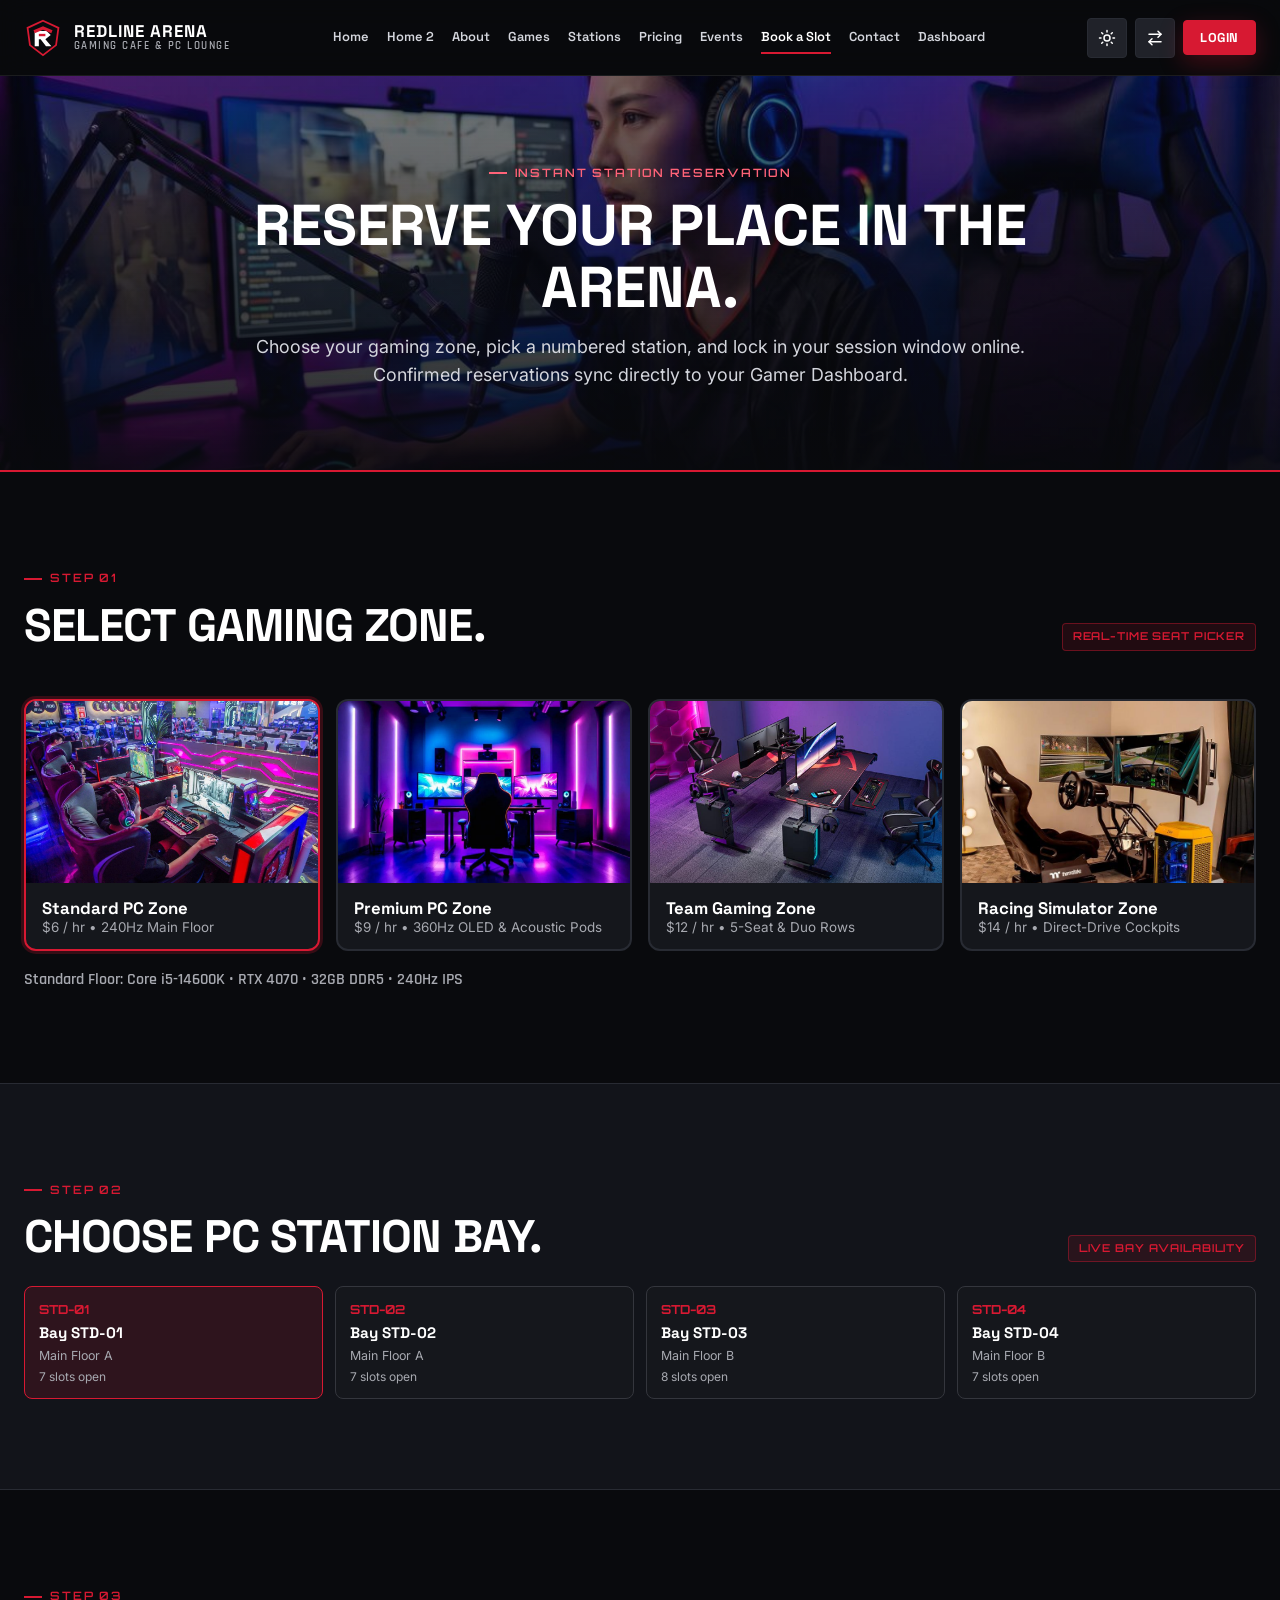
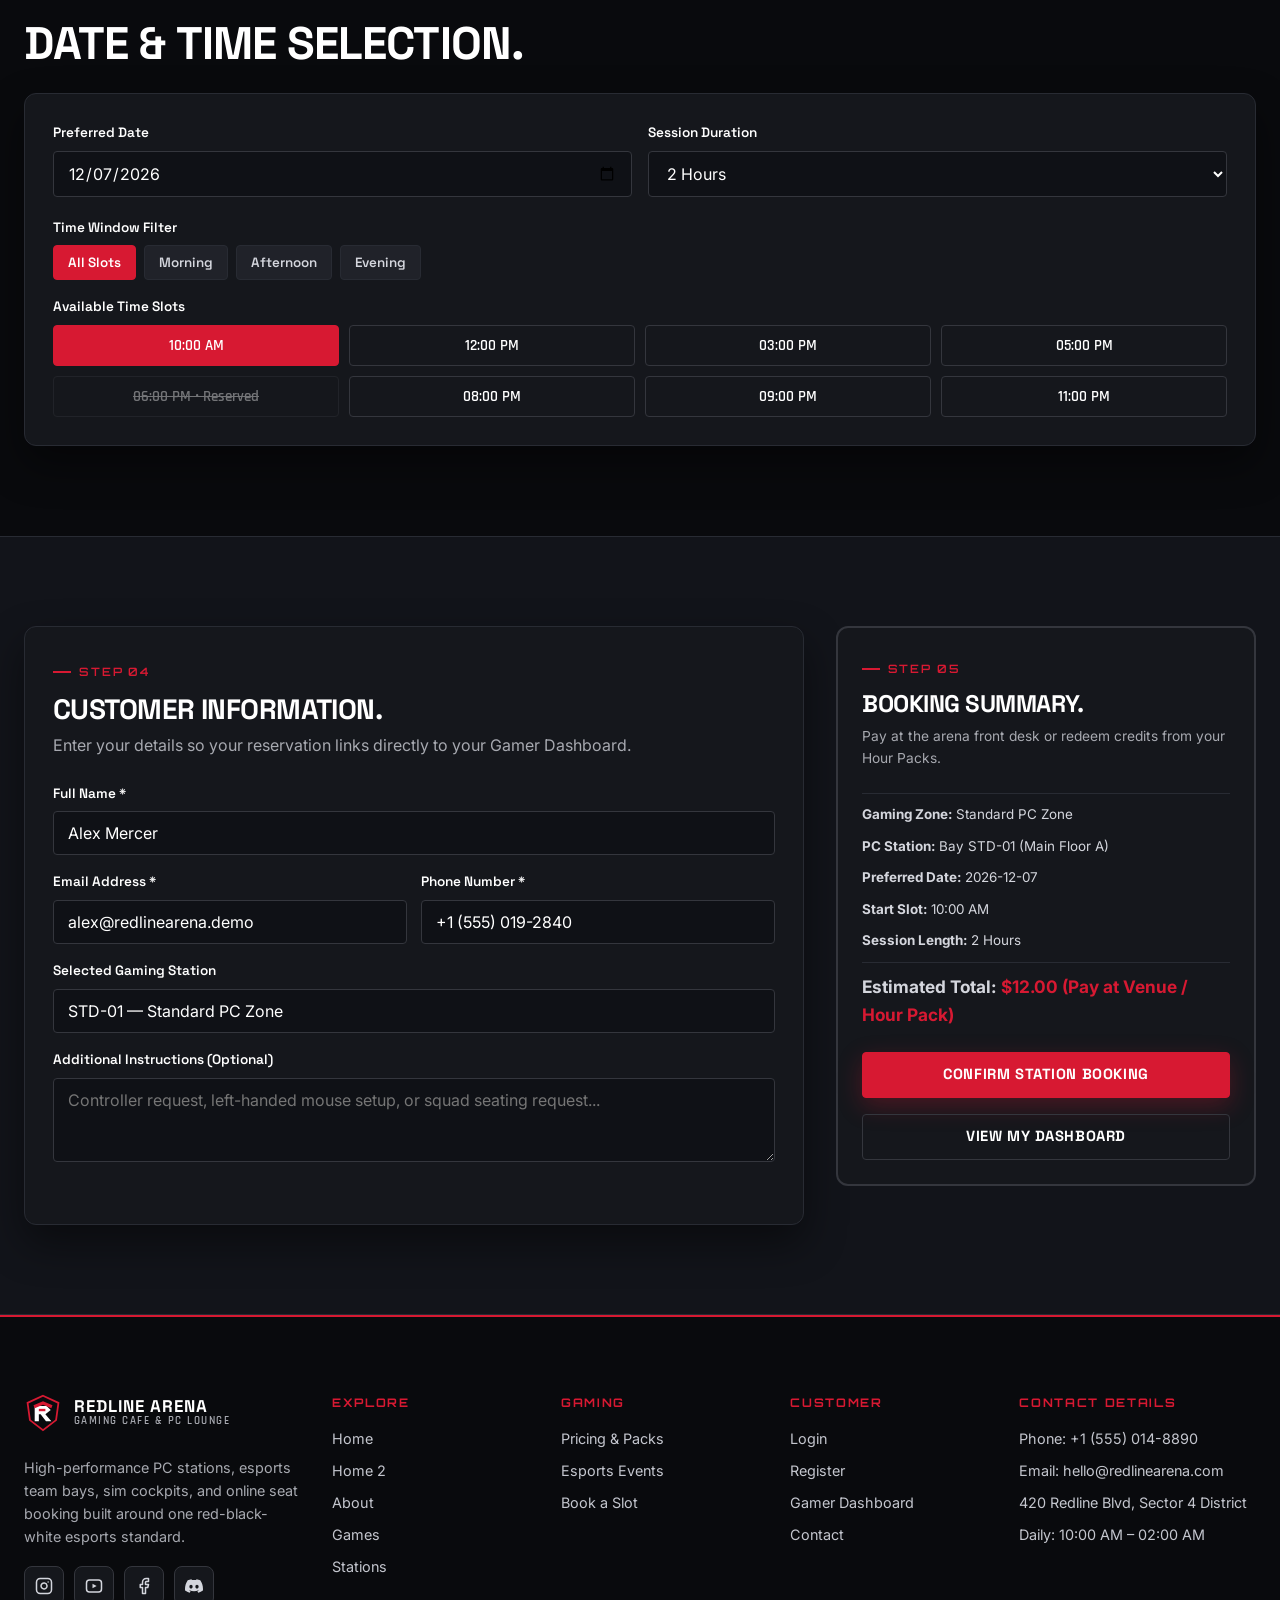
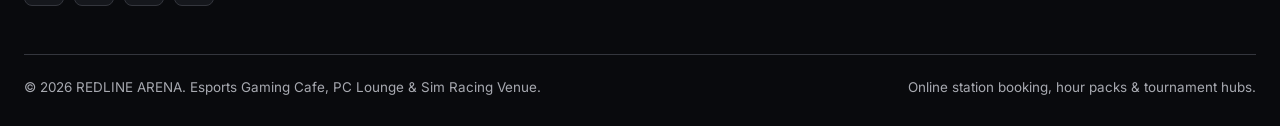
==== booking.html @ c9bf2faf "Publish REDLINE ARENA gaming cafe and PC lounge website" ====
<!DOCTYPE html>
<html lang="en" data-theme="dark">
<head>
  <meta charset="UTF-8">
  <meta name="viewport" content="width=device-width, initial-scale=1.0">
  <title>Book a Gaming Slot | REDLINE ARENA — Interactive Station Reservation</title>
  <meta name="description" content="Select a gaming zone, pick your numbered PC or sim rig, choose date and time slots, and reserve your station online.">
  <meta property="og:title" content="Book a Gaming Slot — REDLINE ARENA">
  <meta property="og:description" content="Reserve your seat in the arena using our interactive station and time-slot selector.">
  <meta property="og:type" content="website">
  <link rel="icon" type="image/svg+xml" href="assets/icons/favicon.svg">
  <link rel="preconnect" href="https://fonts.googleapis.com">
  <link rel="preconnect" href="https://fonts.gstatic.com" crossorigin>
  <link href="https://fonts.googleapis.com/css2?family=Inter:wght@400;500;600;700&family=Orbitron:wght@600;700&family=Rajdhani:wght@600;700&family=Space+Grotesk:wght@500;600;700&display=swap" rel="stylesheet">
  <script>try{document.documentElement.setAttribute('data-theme',localStorage.getItem('redline_theme')||'dark');document.documentElement.setAttribute('dir',localStorage.getItem('redline_dir')||'ltr');}catch(e){}</script>
  <link rel="stylesheet" href="assets/css/style.css">
</head>
<body>
  <a href="#main-content" class="skip-link">Skip to main content</a>

  <header class="site-header">
    <div class="container navbar-inner">
      <a href="index.html" class="brand-lockup" aria-label="REDLINE ARENA Home">
        <svg class="brand-mark" viewBox="0 0 64 64" width="38" height="38" aria-hidden="true">
          <polygon points="32,3 58,15 54,44 32,61 10,44 6,15" fill="#090A0D" stroke="#D71932" stroke-width="3"/>
          <polygon points="18,20 38,20 45,27 36,34 46,46 37,46 28,34 25,34 25,46 18,46" fill="#FFFFFF"/>
          <polygon points="32,12 48,19 46,24 32,18 18,24 16,19" fill="#D71932"/>
          <rect x="25" y="25" width="11" height="4" fill="#D71932"/>
        </svg>
        <span class="brand-text">
          <span class="brand-name">REDLINE ARENA</span>
          <span class="brand-sub">GAMING CAFE &amp; PC LOUNGE</span>
        </span>
      </a>
      <nav class="nav-links" aria-label="Main navigation">
        <a href="index.html" class="nav-link">Home</a>
        <a href="home-2.html" class="nav-link">Home 2</a>
        <a href="about.html" class="nav-link">About</a>
        <a href="games.html" class="nav-link">Games</a>
        <a href="stations.html" class="nav-link">Stations</a>
        <a href="pricing.html" class="nav-link">Pricing</a>
        <a href="events.html" class="nav-link">Events</a>
        <a href="booking.html" class="nav-link">Book a Slot</a>
        <a href="contact.html" class="nav-link">Contact</a>
        <a href="dashboard.html" class="nav-link">Dashboard</a>
      </nav>
      <div class="nav-actions">
        <button type="button" class="icon-btn" data-theme-toggle aria-label="Toggle color theme" aria-pressed="false" title="Switch Light / Dark Mode">
          <svg class="theme-icon-sun" viewBox="0 0 24 24" fill="none" stroke="currentColor" stroke-width="2" stroke-linecap="round" stroke-linejoin="round" aria-hidden="true"><circle cx="12" cy="12" r="4"/><path d="M12 2v2M12 20v2M4.93 4.93l1.41 1.41M17.66 17.66l1.41 1.41M2 12h2M20 12h2M6.34 17.66l-1.41 1.41M19.07 4.93l-1.41 1.41"/></svg>
          <svg class="theme-icon-moon" viewBox="0 0 24 24" fill="none" stroke="currentColor" stroke-width="2" stroke-linecap="round" stroke-linejoin="round" aria-hidden="true"><path d="M12 3a6 6 0 0 0 9 9 9 9 0 1 1-9-9Z"/></svg>
        </button>
        <button type="button" class="icon-btn" data-rtl-toggle aria-label="Toggle RTL direction" aria-pressed="false" title="Switch LTR / RTL Direction">
          <svg width="18" height="18" viewBox="0 0 24 24" fill="none" stroke="currentColor" stroke-width="2" stroke-linecap="round" stroke-linejoin="round" aria-hidden="true"><path d="m16 3 4 4-4 4"/><path d="M4 7h16"/><path d="m8 21-4-4 4-4"/><path d="M20 17H4"/></svg>
        </button>
        <a href="login.html" class="btn btn-primary btn-sm nav-login-cta">Login</a>
        <button type="button" class="hamburger-btn" id="drawerOpenBtn" aria-label="Open navigation menu" aria-controls="mobileDrawer" aria-expanded="false">
          <svg width="22" height="22" viewBox="0 0 24 24" fill="none" stroke="currentColor" stroke-width="2.2" stroke-linecap="round" aria-hidden="true"><path d="M3 6h18M3 12h18M3 18h18"/></svg>
        </button>
      </div>
    </div>
  </header>

  <div class="drawer-backdrop" id="drawerBackdrop"></div>
  <aside class="mobile-drawer" id="mobileDrawer" aria-hidden="true" aria-label="Mobile Navigation Drawer">
    <div class="drawer-header">
      <a href="index.html" class="brand-lockup">
        <svg class="brand-mark" viewBox="0 0 64 64" width="34" height="34" aria-hidden="true">
          <polygon points="32,3 58,15 54,44 32,61 10,44 6,15" fill="#090A0D" stroke="#D71932" stroke-width="3"/>
          <polygon points="18,20 38,20 45,27 36,34 46,46 37,46 28,34 25,34 25,46 18,46" fill="#FFFFFF"/>
          <polygon points="32,12 48,19 46,24 32,18 18,24 16,19" fill="#D71932"/>
          <rect x="25" y="25" width="11" height="4" fill="#D71932"/>
        </svg>
        <span class="brand-text">
          <span class="brand-name">REDLINE ARENA</span>
          <span class="brand-sub">GAMING LOUNGE</span>
        </span>
      </a>
      <button type="button" class="drawer-close" id="drawerCloseBtn" aria-label="Close navigation menu">&times;</button>
    </div>
    <nav class="drawer-nav" aria-label="Drawer Links">
      <a href="index.html" class="drawer-link">Home</a>
      <a href="home-2.html" class="drawer-link">Home 2</a>
      <a href="about.html" class="drawer-link">About</a>
      <a href="games.html" class="drawer-link">Games</a>
      <a href="stations.html" class="drawer-link">Stations</a>
      <a href="pricing.html" class="drawer-link">Pricing</a>
      <a href="events.html" class="drawer-link">Events</a>
      <a href="booking.html" class="drawer-link">Book a Slot</a>
      <a href="contact.html" class="drawer-link">Contact</a>
      <a href="dashboard.html" class="drawer-link">Dashboard</a>
    </nav>
    <div class="drawer-footer">
      <div class="drawer-icon-row">
        <button type="button" class="icon-btn drawer-icon-btn" data-theme-toggle aria-label="Toggle color theme" aria-pressed="false" title="Switch Light / Dark Mode">
          <svg class="theme-icon-sun" viewBox="0 0 24 24" fill="none" stroke="currentColor" stroke-width="2" stroke-linecap="round" stroke-linejoin="round" aria-hidden="true"><circle cx="12" cy="12" r="4"/><path d="M12 2v2M12 20v2M4.93 4.93l1.41 1.41M17.66 17.66l1.41 1.41M2 12h2M20 12h2M6.34 17.66l-1.41 1.41M19.07 4.93l-1.41 1.41"/></svg>
          <svg class="theme-icon-moon" viewBox="0 0 24 24" fill="none" stroke="currentColor" stroke-width="2" stroke-linecap="round" stroke-linejoin="round" aria-hidden="true"><path d="M12 3a6 6 0 0 0 9 9 9 9 0 1 1-9-9Z"/></svg>
        </button>
        <button type="button" class="icon-btn drawer-icon-btn" data-rtl-toggle aria-label="Toggle RTL direction" aria-pressed="false" title="Switch LTR / RTL Direction">
          <svg width="18" height="18" viewBox="0 0 24 24" fill="none" stroke="currentColor" stroke-width="2" stroke-linecap="round" stroke-linejoin="round" aria-hidden="true"><path d="m16 3 4 4-4 4"/><path d="M4 7h16"/><path d="m8 21-4-4 4-4"/><path d="M20 17H4"/></svg>
        </button>
      </div>
      <a href="login.html" class="btn btn-primary btn-sm drawer-login-cta">Login</a>
    </div>
  </aside>

  <main id="main-content">
    <!-- SECTION 01: BOOKING HERO -->
    <section class="page-hero">
      <img src="images/image-73.png" alt="Competitive female gamer playing Counter-Strike on dual-monitor RGB station with headset and mic" class="page-hero-bg" width="1200" height="670">
      <div class="page-hero-scrim" aria-hidden="true"></div>
      <div class="container">
        <div class="page-hero-inner reveal">
          <span class="eyebrow">Instant Station Reservation</span>
          <h1 class="page-hero-title">RESERVE YOUR PLACE IN THE ARENA.</h1>
          <p class="page-hero-lead">Choose your gaming zone, pick a numbered station, and lock in your session window online. Confirmed reservations sync directly to your Gamer Dashboard.</p>
        </div>
      </div>
    </section>

    <form id="arenaBookingForm" novalidate>
      <!-- SECTION 02: GAMING ZONE SELECTION -->
      <section class="section">
        <div class="container">
          <div class="section-header">
            <div>
              <span class="eyebrow">Step 01</span>
              <h2 class="section-title">SELECT GAMING ZONE.</h2>
            </div>
            <span class="demo-badge">Real-Time Seat Picker</span>
          </div>

          <div class="zone-selector-grid" role="radiogroup" aria-label="Select Gaming Zone">
            <button type="button" class="zone-option active" data-book-zone="standard">
              <img src="images/image-19.png" alt="Standard PC rows filled with headset-equipped players in red-lit booths" loading="lazy" width="1067" height="711">
              <div class="zone-option-body">
                <strong style="font-family:var(--font-display);font-size:1.05rem;">Standard PC Zone</strong>
                <div class="text-muted" style="font-size:0.84rem;">$6 / hr &bull; 240Hz Main Floor</div>
              </div>
            </button>

            <button type="button" class="zone-option" data-book-zone="premium">
              <img src="images/image-81.png" alt="Private VIP acoustic triple-monitor booth illuminated in magenta and cyan" loading="lazy" width="950" height="650">
              <div class="zone-option-body">
                <strong style="font-family:var(--font-display);font-size:1.05rem;">Premium PC Zone</strong>
                <div class="text-muted" style="font-size:0.84rem;">$9 / hr &bull; 360Hz OLED &amp; Acoustic Pods</div>
              </div>
            </button>

            <button type="button" class="zone-option" data-book-zone="team">
              <img src="images/image-91.png" alt="Back-to-back ergonomic duo and team desk stations with red mats" loading="lazy" width="948" height="579">
              <div class="zone-option-body">
                <strong style="font-family:var(--font-display);font-size:1.05rem;">Team Gaming Zone</strong>
                <div class="text-muted" style="font-size:0.84rem;">$12 / hr &bull; 5-Seat &amp; Duo Rows</div>
              </div>
            </button>

            <button type="button" class="zone-option" data-book-zone="racing">
              <img src="images/image-107.png" alt="Thermaltake triple-monitor GT sim racing cockpit with custom liquid-cooled tower" loading="lazy" width="720" height="720">
              <div class="zone-option-body">
                <strong style="font-family:var(--font-display);font-size:1.05rem;">Racing Simulator Zone</strong>
                <div class="text-muted" style="font-size:0.84rem;">$14 / hr &bull; Direct-Drive Cockpits</div>
              </div>
            </button>
          </div>
          <p id="zoneSpecNote" class="mt-2 text-muted" style="font-family:var(--font-tech);font-weight:600;"></p>
        </div>
      </section>

      <!-- SECTION 03: PC STATION SELECTION -->
      <section class="section section-alt">
        <div class="container">
          <div class="section-header" style="margin-bottom:24px;">
            <div>
              <span class="eyebrow">Step 02</span>
              <h2 class="section-title">CHOOSE PC STATION BAY.</h2>
            </div>
            <span class="demo-badge">Live Bay Availability</span>
          </div>

          <div class="station-floor-grid" id="stationFloorGrid" aria-live="polite"></div>
        </div>
      </section>

      <!-- SECTION 04: DATE AND TIME SELECTION -->
      <section class="section">
        <div class="container">
          <div class="section-header" style="margin-bottom:24px;">
            <div>
              <span class="eyebrow">Step 03</span>
              <h2 class="section-title">DATE &amp; TIME SELECTION.</h2>
            </div>
          </div>

          <div class="hotspot-panel">
            <div style="display:grid;grid-template-columns:repeat(auto-fit,minmax(220px,1fr));gap:16px;margin-bottom:20px;">
              <div class="form-group" style="margin-bottom:0;">
                <label class="form-label" for="bookDate">Preferred Date</label>
                <input type="date" id="bookDate" class="form-control" required>
              </div>
              <div class="form-group" style="margin-bottom:0;">
                <label class="form-label" for="bookDuration">Session Duration</label>
                <select id="bookDuration" class="form-control">
                  <option value="1">1 Hour</option>
                  <option value="2" selected>2 Hours</option>
                  <option value="3">3 Hours</option>
                  <option value="5">5 Hours</option>
                </select>
              </div>
            </div>

            <div class="form-group">
              <span class="form-label">Time Window Filter</span>
              <div class="filter-chips">
                <button type="button" class="tab-chip active" data-period-filter="all">All Slots</button>
                <button type="button" class="tab-chip" data-period-filter="morning">Morning</button>
                <button type="button" class="tab-chip" data-period-filter="afternoon">Afternoon</button>
                <button type="button" class="tab-chip" data-period-filter="evening">Evening</button>
              </div>
            </div>

            <div class="form-group" style="margin-bottom:0;">
              <span class="form-label">Available Time Slots</span>
              <div class="slot-grid" id="timeSlotGrid"></div>
            </div>
          </div>
        </div>
      </section>

      <!-- SECTION 05 & 06: CUSTOMER INFORMATION + BOOKING SUMMARY & CONFIRMATION -->
      <section class="section section-alt">
        <div class="container">
          <div class="booking-split">
            <!-- SECTION 05: CUSTOMER INFORMATION -->
            <div class="hotspot-panel">
              <span class="eyebrow">Step 04</span>
              <h2 class="section-title" style="font-size:1.75rem;">CUSTOMER INFORMATION.</h2>
              <p class="text-muted mt-1 mb-3">Enter your details so your reservation links directly to your Gamer Dashboard.</p>

              <div class="form-group">
                <label class="form-label" for="bookName">Full Name *</label>
                <input type="text" id="bookName" class="form-control" placeholder="e.g. Alex Mercer" required>
              </div>
              <div style="display:grid;grid-template-columns:repeat(auto-fit,minmax(210px,1fr));gap:14px;">
                <div class="form-group">
                  <label class="form-label" for="bookEmail">Email Address *</label>
                  <input type="email" id="bookEmail" class="form-control" placeholder="alex@redlinearena.demo" required>
                </div>
                <div class="form-group">
                  <label class="form-label" for="bookPhone">Phone Number *</label>
                  <input type="tel" id="bookPhone" class="form-control" placeholder="+1 (555) 019-2840" required>
                </div>
              </div>
              <div class="form-group">
                <label class="form-label" for="bookStationInput">Selected Gaming Station</label>
                <input type="text" id="bookStationInput" class="form-control" readonly>
              </div>
              <div class="form-group">
                <label class="form-label" for="bookNotes">Additional Instructions (Optional)</label>
                <textarea id="bookNotes" rows="3" class="form-control" placeholder="Controller request, left-handed mouse setup, or squad seating request..."></textarea>
              </div>
              <div id="bookingFormError" class="form-error" role="alert"></div>
              <div id="bookingSuccessBanner" style="display:none;padding:14px;border-radius:8px;background:rgba(215,25,50,0.14);border:1px solid var(--red);margin-top:12px;"></div>
            </div>

            <!-- SECTION 06: BOOKING SUMMARY AND CONFIRMATION -->
            <aside class="summary-box" aria-label="Booking Summary">
              <span class="eyebrow">Step 05</span>
              <h2 class="section-title" style="font-size:1.5rem;">BOOKING SUMMARY.</h2>
              <p class="text-muted mt-1" style="font-size:0.86rem;">Pay at the arena front desk or redeem credits from your Hour Packs.</p>

              <div class="card-meta-list mt-3" style="gap:10px;">
                <div><strong>Gaming Zone:</strong> <span id="sumZone"></span></div>
                <div><strong>PC Station:</strong> <span id="sumStation"></span></div>
                <div><strong>Preferred Date:</strong> <span id="sumDate"></span></div>
                <div><strong>Start Slot:</strong> <span id="sumTime"></span></div>
                <div><strong>Session Length:</strong> <span id="sumDuration"></span></div>
                <div style="padding-top:10px;border-top:1px solid var(--border-subtle);font-size:1.08rem;">
                  <strong>Estimated Total:</strong> <span id="sumPrice" style="color:var(--red);font-weight:700;"></span>
                </div>
              </div>

              <button type="submit" class="btn btn-primary btn-block mt-3">CONFIRM STATION BOOKING</button>
              <a href="dashboard.html" class="btn btn-secondary btn-block mt-2">VIEW MY DASHBOARD</a>
            </aside>
          </div>
        </div>
      </section>
    </form>
  </main>

  <footer class="site-footer">
    <div class="container">
      <div class="footer-grid">
        <div>
          <a href="index.html" class="brand-lockup">
            <svg class="brand-mark" viewBox="0 0 64 64" width="38" height="38" aria-hidden="true">
              <polygon points="32,3 58,15 54,44 32,61 10,44 6,15" fill="#090A0D" stroke="#D71932" stroke-width="3"/>
              <polygon points="18,20 38,20 45,27 36,34 46,46 37,46 28,34 25,34 25,46 18,46" fill="#FFFFFF"/>
              <polygon points="32,12 48,19 46,24 32,18 18,24 16,19" fill="#D71932"/>
              <rect x="25" y="25" width="11" height="4" fill="#D71932"/>
            </svg>
            <span class="brand-text">
              <span class="brand-name">REDLINE ARENA</span>
              <span class="brand-sub">GAMING CAFE &amp; PC LOUNGE</span>
            </span>
          </a>
          <p class="mt-2 footer-desc">High-performance PC stations, esports team bays, sim cockpits, and online seat booking built around one red-black-white esports standard.</p>
          <div class="footer-social">
            <a href="#social-instagram" class="social-pill social-icon-btn" aria-label="Instagram" title="Instagram">
              <svg viewBox="0 0 24 24" width="18" height="18" fill="none" stroke="currentColor" stroke-width="2" stroke-linecap="round" stroke-linejoin="round" aria-hidden="true"><rect x="2" y="2" width="20" height="20" rx="5" ry="5"/><path d="M16 11.37A4 4 0 1 1 12.63 8 4 4 0 0 1 16 11.37z"/><line x1="17.5" y1="6.5" x2="17.51" y2="6.5"/></svg>
            </a>
            <a href="#social-youtube" class="social-pill social-icon-btn" aria-label="YouTube" title="YouTube">
              <svg viewBox="0 0 24 24" width="18" height="18" fill="none" stroke="currentColor" stroke-width="2" stroke-linecap="round" stroke-linejoin="round" aria-hidden="true"><rect x="2" y="4" width="20" height="16" rx="4"/><polygon points="10,9 15.5,12 10,15" fill="currentColor" stroke="none"/></svg>
            </a>
            <a href="#social-facebook" class="social-pill social-icon-btn" aria-label="Facebook" title="Facebook">
              <svg viewBox="0 0 24 24" width="18" height="18" fill="none" stroke="currentColor" stroke-width="2" stroke-linecap="round" stroke-linejoin="round" aria-hidden="true"><path d="M18 2h-3a5 5 0 0 0-5 5v3H7v4h3v8h4v-8h3l1-4h-4V7a1 1 0 0 1 1-1h3z"/></svg>
            </a>
            <a href="#social-discord" class="social-pill social-icon-btn" aria-label="Discord" title="Discord">
              <svg viewBox="0 0 24 24" width="18" height="18" fill="currentColor" aria-hidden="true"><path d="M20.317 4.37a19.79 19.79 0 0 0-4.885-1.515.074.074 0 0 0-.079.037c-.21.375-.444.864-.608 1.25a18.27 18.27 0 0 0-5.487 0 12.64 12.64 0 0 0-.617-1.25.077.077 0 0 0-.079-.037A19.736 19.736 0 0 0 3.677 4.37a.07.07 0 0 0-.032.027C.533 9.046-.32 13.58.099 18.057a.082.082 0 0 0 .031.057 19.9 19.9 0 0 0 5.993 3.03.078.078 0 0 0 .084-.028c.462-.63.874-1.295 1.226-1.994.021-.041.001-.09-.041-.106a13.107 13.107 0 0 1-1.872-.892.077.077 0 0 1-.008-.128 10.2 10.2 0 0 0 .372-.292.074.074 0 0 1 .077-.01c3.928 1.793 8.18 1.793 12.062 0a.074.074 0 0 1 .078.01c.12.098.246.198.373.292a.077.077 0 0 1-.006.127 12.299 12.299 0 0 1-1.873.892.077.077 0 0 0-.041.107c.36.698.772 1.362 1.225 1.993a.076.076 0 0 0 .084.028 19.839 19.839 0 0 0 6.002-3.03.077.077 0 0 0 .032-.054c.5-5.177-.838-9.674-3.549-13.66a.061.061 0 0 0-.031-.028zM8.02 15.33c-1.183 0-2.157-1.085-2.157-2.419 0-1.333.956-2.419 2.157-2.419 1.21 0 2.176 1.096 2.157 2.42 0 1.333-.956 2.418-2.157 2.418zm7.975 0c-1.183 0-2.157-1.085-2.157-2.419 0-1.333.955-2.419 2.157-2.419 1.21 0 2.176 1.096 2.157 2.42 0 1.333-.946 2.418-2.157 2.418z"/></svg>
            </a>
          </div>
        </div>
        <div>
          <h3 class="footer-heading">Explore</h3>
          <ul class="footer-links">
            <li><a href="index.html">Home</a></li>
            <li><a href="home-2.html">Home 2</a></li>
            <li><a href="about.html">About</a></li>
            <li><a href="games.html">Games</a></li>
            <li><a href="stations.html">Stations</a></li>
          </ul>
        </div>
        <div>
          <h3 class="footer-heading">Gaming</h3>
          <ul class="footer-links">
            <li><a href="pricing.html">Pricing &amp; Packs</a></li>
            <li><a href="events.html">Esports Events</a></li>
            <li><a href="booking.html">Book a Slot</a></li>
          </ul>
        </div>
        <div>
          <h3 class="footer-heading">Customer</h3>
          <ul class="footer-links">
            <li><a href="login.html">Login</a></li>
            <li><a href="register.html">Register</a></li>
            <li><a href="dashboard.html">Gamer Dashboard</a></li>
            <li><a href="contact.html">Contact</a></li>
          </ul>
        </div>
        <div>
          <h3 class="footer-heading">Contact Details</h3>
          <ul class="footer-links">
            <li>Phone: +1 (555) 014-8890</li>
            <li>Email: hello@redlinearena.com</li>
            <li>420 Redline Blvd, Sector 4 District</li>
            <li>Daily: 10:00 AM – 02:00 AM</li>
          </ul>
        </div>
      </div>
      <div class="footer-bottom">
        <span>&copy; 2026 REDLINE ARENA. Esports Gaming Cafe, PC Lounge &amp; Sim Racing Venue.</span>
        <span>Online station booking, hour packs &amp; tournament hubs.</span>
      </div>
    </div>
  </footer>

  <script src="assets/js/main.js"></script>
</body>
</html>
---- assets/css/style.css ----
/* ==========================================================================
   REDLINE ARENA — GLOBAL DESIGN SYSTEM & MULTI-PAGE STYLESHEET
   Brand Palette: Deep Esports Red (#D71932) | Pure Black (#090A0D) | White (#FFFFFF)
   Zero External CSS Frameworks • Full Light & Dark Modes • 320px–1920px Responsive
   ========================================================================== */

:root {
  /* Core Brand Tokens */
  --red: #D71932;
  --red-hover: #B81329;
  --red-muted: #8E1426;
  --red-soft: rgba(215, 25, 50, 0.14);
  --black: #090A0D;
  --charcoal: #15171C;
  --surface-deep: #202229;
  --white: #FFFFFF;
  --light-surface: #F4F4F5;
  --grey-soft: #A7A9B0;
  --border-grey: #34363D;

  /* Spacing Scale (8px system) */
  --sp-1: 8px;
  --sp-2: 16px;
  --sp-3: 24px;
  --sp-4: 32px;
  --sp-6: 48px;
  --sp-8: 64px;
  --sp-10: 80px;
  --sp-12: 96px;
  --sp-15: 120px;

  /* Radii & Shadows */
  --radius-xs: 4px;
  --radius-sm: 8px;
  --radius-md: 12px;
  --radius-lg: 18px;
  --radius-pill: 999px;

  /* Typography */
  --font-display: 'Space Grotesk', system-ui, -apple-system, sans-serif;
  --font-tech: 'Rajdhani', 'Space Grotesk', sans-serif;
  --font-hud: 'Orbitron', 'Rajdhani', sans-serif;
  --font-body: 'Inter', system-ui, -apple-system, sans-serif;

  /* Motion */
  --ease-out: cubic-bezier(0.22, 1, 0.36, 1);
  --t-fast: 180ms;
  --t-med: 320ms;
  --t-slow: 560ms;

  /* Layout */
  --nav-height: 76px;
  --container-max: 1320px;
}

/* Dark Mode Theme (Default Esports Atmosphere) */
:root,
[data-theme="dark"] {
  --bg-page: #090A0D;
  --bg-alt: #12141A;
  --bg-surface: #15171C;
  --bg-elevated: #202229;
  --bg-card: #15171C;
  --bg-input: #0F1116;
  --text-primary: #FFFFFF;
  --text-secondary: #D4D6DD;
  --text-muted: #A7A9B0;
  --border-subtle: #282B33;
  --border-strong: #34363D;
  --nav-bg: rgba(9, 10, 13, 0.92);
  --nav-border: rgba(255, 255, 255, 0.08);
  --table-stripe: rgba(255, 255, 255, 0.03);
  --shadow-card: 0 18px 42px rgba(0, 0, 0, 0.45);
  --shadow-elevated: 0 24px 60px rgba(0, 0, 0, 0.6);
  --overlay-glass: rgba(21, 23, 28, 0.78);
}

/* Light Mode Theme (Clean Crisp High-Contrast Surface) */
[data-theme="light"] {
  --bg-page: #FFFFFF;
  --bg-alt: #F4F4F5;
  --bg-surface: #FFFFFF;
  --bg-elevated: #F4F4F5;
  --bg-card: #FFFFFF;
  --bg-input: #FFFFFF;
  --text-primary: #090A0D;
  --text-secondary: #2A2D36;
  --text-muted: #5B5E6B;
  --border-subtle: #E2E4EA;
  --border-strong: #C9CCD6;
  --nav-bg: rgba(255, 255, 255, 0.94);
  --nav-border: rgba(9, 10, 13, 0.09);
  --table-stripe: #F9F9FB;
  --shadow-card: 0 12px 30px rgba(9, 10, 13, 0.06);
  --shadow-elevated: 0 20px 50px rgba(9, 10, 13, 0.11);
  --overlay-glass: rgba(255, 255, 255, 0.88);
}

/* ==========================================================================
   BASE & RESET
   ========================================================================== */
*,
*::before,
*::after {
  box-sizing: border-box;
}

html {
  scroll-behavior: smooth;
  font-size: 16px;
  -webkit-text-size-adjust: 100%;
}

body {
  margin: 0;
  font-family: var(--font-body);
  font-size: 1rem;
  line-height: 1.6;
  background-color: var(--bg-page);
  color: var(--text-primary);
  transition: background-color var(--t-med) var(--ease-out), color var(--t-med) var(--ease-out);
}

img {
  display: block;
  max-width: 100%;
  height: auto;
}

a {
  color: inherit;
  text-decoration: none;
}

button,
input,
select,
textarea {
  font-family: inherit;
  font-size: inherit;
  color: inherit;
}

button {
  cursor: pointer;
}

ul,
ol {
  margin: 0;
  padding: 0;
  list-style: none;
}

h1, h2, h3, h4, h5, h6, p {
  margin: 0;
}

:focus-visible {
  outline: 2px solid var(--red);
  outline-offset: 3px;
}

.sr-only {
  position: absolute;
  width: 1px;
  height: 1px;
  padding: 0;
  margin: -1px;
  overflow: hidden;
  clip: rect(0, 0, 0, 0);
  white-space: nowrap;
  border: 0;
}

/* Skip Link */
.skip-link {
  position: fixed;
  top: -100px;
  left: 16px;
  z-index: 9999;
  background: var(--red);
  color: var(--white);
  padding: 10px 18px;
  border-radius: var(--radius-xs);
  font-weight: 600;
  transition: top var(--t-fast);
}
.skip-link:focus {
  top: 16px;
}

/* ==========================================================================
   CONTAINER & SECTION ALIGNMENT SYSTEM
   ========================================================================== */
.container {
  width: min(100% - 48px, var(--container-max));
  margin-inline: auto;
}

@media (max-width: 640px) {
  .container {
    width: calc(100% - 32px);
  }
}

.section {
  padding-block: clamp(56px, 7vw, 104px);
  position: relative;
}

.section-alt {
  background-color: var(--bg-alt);
  border-top: 1px solid var(--border-subtle);
  border-bottom: 1px solid var(--border-subtle);
}

.section-dark-force {
  background-color: var(--black);
  color: var(--white);
}

.section-header {
  display: flex;
  flex-wrap: wrap;
  align-items: flex-end;
  justify-content: space-between;
  gap: var(--sp-3);
  margin-bottom: var(--sp-6);
}

.section-header.centered {
  flex-direction: column;
  align-items: center;
  text-align: center;
  max-width: 760px;
  margin-inline: auto;
}

.eyebrow {
  display: inline-flex;
  align-items: center;
  gap: 8px;
  font-family: var(--font-hud);
  font-size: 0.72rem;
  font-weight: 600;
  letter-spacing: 0.16em;
  text-transform: uppercase;
  color: var(--red);
  margin-bottom: 12px;
}

.eyebrow::before {
  content: "";
  width: 18px;
  height: 2px;
  background: var(--red);
  display: inline-block;
}

.section-title {
  font-family: var(--font-display);
  font-size: clamp(1.75rem, 3.6vw, 2.85rem);
  font-weight: 700;
  line-height: 1.12;
  letter-spacing: -0.02em;
  color: inherit;
}

.section-lead {
  font-size: clamp(0.98rem, 1.3vw, 1.12rem);
  color: var(--text-muted);
  max-width: 620px;
  margin-top: 12px;
}

.section-dark-force .section-lead {
  color: var(--grey-soft);
}

.page-hero .eyebrow,
.hero-cinema .eyebrow,
.cta-banner .eyebrow,
.auth-visual .eyebrow {
  color: #FF6378;
}

.page-hero .eyebrow::before,
.hero-cinema .eyebrow::before,
.cta-banner .eyebrow::before,
.auth-visual .eyebrow::before {
  background: #FF6378;
}

/* Responsive 2-column helper that stacks on narrow mobile (<480px) */
.grid-2-resp {
  display: grid;
  grid-template-columns: 1fr;
  gap: 14px;
}

@media (min-width: 480px) {
  .grid-2-resp {
    grid-template-columns: 1fr 1fr;
  }
}

/* ==========================================================================
   BUTTONS & INTERACTIVE MICRO-STATES
   ========================================================================== */
.btn {
  display: inline-flex;
  align-items: center;
  justify-content: center;
  gap: 10px;
  padding: 13px 24px;
  border-radius: var(--radius-xs);
  border: 1px solid transparent;
  font-family: var(--font-display);
  font-size: 0.92rem;
  font-weight: 700;
  letter-spacing: 0.04em;
  text-transform: uppercase;
  line-height: 1.2;
  white-space: nowrap;
  transition: transform var(--t-fast) var(--ease-out),
              background-color var(--t-fast) var(--ease-out),
              border-color var(--t-fast) var(--ease-out),
              color var(--t-fast) var(--ease-out),
              box-shadow var(--t-fast) var(--ease-out);
}

.btn:active {
  transform: translateY(1px);
}

.btn-primary {
  background-color: var(--red);
  color: var(--white);
  border-color: var(--red);
  box-shadow: 0 8px 24px rgba(215, 25, 50, 0.28);
}

.btn-primary:hover {
  background-color: var(--red-hover);
  border-color: var(--red-hover);
  transform: translateY(-2px);
  box-shadow: 0 12px 28px rgba(215, 25, 50, 0.38);
}

.btn-secondary {
  background-color: transparent;
  color: var(--text-primary);
  border-color: var(--border-strong);
}

.btn-secondary:hover {
  border-color: var(--red);
  color: var(--red);
  transform: translateY(-2px);
}

.btn-outline-light {
  background-color: rgba(9, 10, 13, 0.45);
  color: var(--white);
  border-color: rgba(255, 255, 255, 0.35);
  backdrop-filter: blur(8px);
}

.btn-outline-light:hover {
  background-color: var(--white);
  color: var(--black);
  border-color: var(--white);
  transform: translateY(-2px);
}

.btn-sm {
  padding: 9px 16px;
  font-size: 0.8rem;
}

.btn-block {
  width: 100%;
}

/* Demo Notice Badge */
.demo-badge {
  display: inline-flex;
  align-items: center;
  gap: 6px;
  padding: 4px 10px;
  border-radius: var(--radius-xs);
  border: 1px solid rgba(215, 25, 50, 0.4);
  background: rgba(215, 25, 50, 0.12);
  color: var(--red);
  font-family: var(--font-hud);
  font-size: 0.68rem;
  font-weight: 600;
  letter-spacing: 0.08em;
  text-transform: uppercase;
}

.section-dark-force .demo-badge,
.hero .demo-badge {
  background: rgba(215, 25, 50, 0.22);
  color: #FF7889;
  border-color: rgba(255, 120, 137, 0.45);
}

/* ==========================================================================
   GLOBAL STICKY NAVBAR & MOBILE/TABLET DRAWER
   ========================================================================== */
.site-header {
  position: sticky;
  top: 0;
  z-index: 900;
  height: var(--nav-height);
  background-color: var(--nav-bg);
  border-bottom: 1px solid var(--nav-border);
  backdrop-filter: blur(14px);
  -webkit-backdrop-filter: blur(14px);
  transition: background-color var(--t-med), box-shadow var(--t-med);
}

.site-header.scrolled {
  box-shadow: 0 10px 30px rgba(0, 0, 0, 0.16);
}

.navbar-inner {
  height: 100%;
  display: flex;
  align-items: center;
  justify-content: space-between;
  gap: var(--sp-2);
}

.brand-lockup {
  display: inline-flex;
  align-items: center;
  gap: 12px;
  flex-shrink: 0;
  min-width: 0;
}

.brand-mark {
  width: 38px;
  height: 38px;
  flex-shrink: 0;
}

.brand-text {
  display: flex;
  flex-direction: column;
  line-height: 1.05;
}

.brand-name {
  font-family: var(--font-display);
  font-size: 1.06rem;
  font-weight: 700;
  letter-spacing: 0.06em;
  color: var(--text-primary);
  white-space: nowrap;
}

.brand-sub {
  font-family: var(--font-tech);
  font-size: 0.66rem;
  font-weight: 600;
  letter-spacing: 0.14em;
  text-transform: uppercase;
  color: var(--text-muted);
  white-space: nowrap;
}

.nav-links {
  display: none;
  align-items: center;
  gap: 2px;
}

.nav-link {
  position: relative;
  padding: 8px 8px;
  font-family: var(--font-display);
  font-size: 0.81rem;
  font-weight: 600;
  color: var(--text-secondary);
  white-space: nowrap;
  transition: color var(--t-fast);
}

.nav-link:hover,
.nav-link.active {
  color: var(--text-primary);
}

.nav-link::after {
  content: "";
  position: absolute;
  left: 8px;
  right: 8px;
  bottom: 2px;
  height: 2px;
  background: var(--red);
  transform: scaleX(0);
  transform-origin: center;
  transition: transform var(--t-fast) var(--ease-out);
}

.nav-link:hover::after,
.nav-link.active::after {
  transform: scaleX(1);
}

.nav-actions {
  display: flex;
  align-items: center;
  gap: 8px;
  flex-shrink: 0;
}

@media (max-width: 479px) {
  .site-header .brand-lockup {
    gap: 8px;
    flex-shrink: 1;
  }
  .site-header .brand-mark {
    width: 30px;
    height: 30px;
  }
  .site-header .brand-name {
    font-size: 0.9rem;
    letter-spacing: 0.04em;
  }
  .site-header .brand-sub {
    font-size: 0.52rem;
    letter-spacing: 0.05em;
  }
  .site-header .nav-actions {
    gap: 6px;
  }
  .site-header .icon-btn,
  .site-header .hamburger-btn {
    width: 34px;
    height: 34px;
  }
}

.nav-actions .icon-btn,
.nav-login-cta {
  display: none;
}

/* Switch cleanly to full desktop navbar only when >= 1220px so mobile & tablet (768px/1024px) show only drawer toggle */
@media (min-width: 1220px) {
  .nav-links {
    display: flex;
  }
  .nav-actions .icon-btn,
  .nav-login-cta {
    display: inline-flex;
  }
  .hamburger-btn {
    display: none !important;
  }
}

[dir="rtl"] [data-rtl-toggle] {
  border-color: var(--red);
  color: var(--red);
  background: rgba(215, 25, 50, 0.12);
}

[dir="rtl"] [data-rtl-toggle] svg {
  transform: scaleX(-1);
}

.icon-btn {
  display: inline-flex;
  align-items: center;
  justify-content: center;
  width: 40px;
  height: 40px;
  border-radius: var(--radius-xs);
  background: var(--bg-elevated);
  border: 1px solid var(--border-subtle);
  color: var(--text-primary);
  transition: border-color var(--t-fast), background-color var(--t-fast), color var(--t-fast);
}

.icon-btn:hover {
  border-color: var(--red);
  color: var(--red);
}

.theme-icon-sun,
.theme-icon-moon {
  width: 18px;
  height: 18px;
}

[data-theme="dark"] .theme-icon-moon { display: none; }
[data-theme="light"] .theme-icon-sun { display: none; }

.hamburger-btn {
  display: inline-flex;
  align-items: center;
  justify-content: center;
  width: 42px;
  height: 42px;
  border-radius: var(--radius-xs);
  background: var(--bg-elevated);
  border: 1px solid var(--border-subtle);
  color: var(--text-primary);
}

.hamburger-btn:hover {
  border-color: var(--red);
}

/* Mobile & Tablet Navigation Drawer (Always dark architectural panel) */
.drawer-backdrop {
  position: fixed;
  inset: 0;
  z-index: 1000;
  background: rgba(9, 10, 13, 0.72);
  backdrop-filter: blur(6px);
  opacity: 0;
  visibility: hidden;
  transition: opacity var(--t-med), visibility var(--t-med);
}

.drawer-backdrop.open {
  opacity: 1;
  visibility: visible;
}

.mobile-drawer {
  position: fixed;
  top: 0;
  right: 0;
  z-index: 1001;
  width: min(360px, 88vw);
  height: 100dvh;
  background-color: var(--black);
  color: var(--white);
  border-inline-start: 1px solid var(--border-grey);
  display: flex;
  flex-direction: column;
  padding: 20px 24px 28px;
  overflow-y: auto;
  transform: translateX(100%);
  transition: transform var(--t-med) var(--ease-out);
}

[dir="rtl"] .mobile-drawer {
  right: auto;
  left: 0;
  transform: translateX(-100%);
}

.mobile-drawer.open {
  transform: translateX(0);
}

.drawer-link {
  position: relative;
  display: inline-flex;
  align-items: center;
  justify-content: center;
  padding: 8px 12px;
  font-family: var(--font-display);
  font-weight: 600;
  font-size: 0.95rem;
  color: #D4D6DD;
  text-align: center;
  white-space: nowrap;
  transition: color var(--t-fast);
}

.drawer-link:hover,
.drawer-link.active {
  color: var(--white);
}

.drawer-link::after {
  content: "";
  position: absolute;
  left: 10px;
  right: 10px;
  bottom: 2px;
  height: 2px;
  background: var(--red);
  transform: scaleX(0);
  transform-origin: center;
  transition: transform var(--t-fast) var(--ease-out);
}

.drawer-link:hover::after,
.drawer-link.active::after {
  transform: scaleX(1);
}

/* RTL Comprehensive Layout Support */
[dir="rtl"] .split-list li::before {
  margin-inline-end: 0;
}

[dir="rtl"] .card-badge {
  left: auto;
  right: 12px;
}

[dir="rtl"] .pricing-tag {
  right: auto;
  left: 20px;
}

[dir="rtl"] .pricing-tag.pricing-tag--center {
  right: auto;
  left: 50%;
  transform: translateX(-50%);
}

[dir="rtl"] .password-wrap .form-control {
  padding-right: 14px;
  padding-left: 48px;
}

[dir="rtl"] .password-toggle {
  right: auto;
  left: 6px;
}

[dir="rtl"] .data-table {
  text-align: right;
}

[dir="rtl"] .back-to-top {
  right: auto;
  left: 22px;
}

[dir="rtl"] .dash-sidebar {
  left: auto;
  right: 0;
  border-right: 0;
  border-left: 1px solid var(--border-grey);
  transform: translateX(100%);
}

@media (min-width: 1080px) {
  [dir="rtl"] .dash-sidebar {
    transform: none;
  }
}

[dir="rtl"] .dash-sidebar.open {
  transform: translateX(0);
}

[dir="rtl"] .dash-nav-btn {
  border-left: 0;
  border-right: 3px solid transparent;
  text-align: right;
}

[dir="rtl"] .dash-nav-btn.active {
  border-right-color: var(--red);
}

[dir="rtl"] .zone-option,
[dir="rtl"] .station-bay-btn,
[dir="rtl"] .faq-trigger {
  text-align: right;
}

.drawer-header {
  display: flex;
  align-items: center;
  justify-content: space-between;
  padding-bottom: 16px;
  border-bottom: 1px solid var(--border-grey);
}

.drawer-header .brand-name {
  color: var(--white);
}

.drawer-close {
  width: 38px;
  height: 38px;
  border-radius: var(--radius-xs);
  background: var(--charcoal);
  border: 1px solid var(--border-grey);
  color: var(--white);
  display: inline-flex;
  align-items: center;
  justify-content: center;
  font-size: 1.25rem;
}

.drawer-close:hover {
  border-color: var(--red);
  color: var(--red);
}

.drawer-nav {
  display: flex;
  flex-direction: column;
  align-items: center;
  gap: 4px;
  padding-block: 16px;
}

.drawer-footer {
  margin-top: 8px;
  padding-top: 18px;
  border-top: 1px solid var(--border-grey);
  display: flex;
  flex-direction: column;
  align-items: center;
  gap: 14px;
  width: 100%;
}

.drawer-icon-row {
  display: flex;
  align-items: center;
  justify-content: center;
  gap: 10px;
  width: 100%;
}

.drawer-icon-btn {
  background: #202229;
  border-color: #34363D;
  color: var(--white);
}

[dir="rtl"] .drawer-icon-btn[data-rtl-toggle] {
  border-color: var(--red);
  color: var(--red);
  background: rgba(215, 25, 50, 0.14);
}

.drawer-login-cta {
  min-width: 136px;
  padding: 10px 26px;
  justify-content: center;
  text-align: center;
}

/* ==========================================================================
   HERO PATTERNS (DISTINCT PER PAGE)
   ========================================================================== */
/* Home 1 Full-Screen Cinematic Hero */
.hero-cinema {
  position: relative;
  min-height: calc(100dvh - var(--nav-height));
  display: flex;
  align-items: center;
  justify-content: center;
  background-color: var(--black);
  color: var(--white);
  overflow: hidden;
  border-bottom: 2px solid var(--red);
  padding-block: clamp(24px, 4vh, 48px);
}

.hero-bg-wrap {
  position: absolute;
  inset: 0;
  z-index: 0;
  overflow: hidden;
}

.hero-bg-img {
  width: 100%;
  height: 100%;
  object-fit: cover;
  transform: scale(1.04);
  transition: transform 1.2s var(--ease-out);
  will-change: transform;
}

.hero-cinema:hover .hero-bg-img {
  transform: scale(1.07);
}

.hero-scrim {
  position: absolute;
  inset: 0;
  background: radial-gradient(
    circle at 50% 48%,
    rgba(9, 10, 13, 0.78) 0%,
    rgba(9, 10, 13, 0.56) 55%,
    rgba(9, 10, 13, 0.88) 100%
  ),
  linear-gradient(180deg, rgba(9, 10, 13, 0.36) 0%, rgba(9, 10, 13, 0.72) 100%);
  z-index: 1;
}

.hero-content {
  position: relative;
  z-index: 2;
  max-width: 860px;
  margin-inline: auto;
  text-align: center;
  display: flex;
  flex-direction: column;
  align-items: center;
  padding-block: clamp(16px, 2.5vh, 32px);
}

.hero-content .eyebrow {
  justify-content: center;
  text-align: center;
}

.hero-content .eyebrow::before {
  flex-shrink: 0;
}

@media (max-width: 480px) {
  .hero-content .eyebrow {
    font-size: 0.62rem;
    letter-spacing: 0.1em;
  }
}

.hero-title {
  font-family: var(--font-display);
  font-size: clamp(2.1rem, 5.4vw, 4.3rem);
  font-weight: 700;
  line-height: 1.04;
  letter-spacing: -0.025em;
  color: var(--white);
  margin-bottom: 16px;
}

.hero-title .accent {
  color: var(--red);
}

.hero-subtitle {
  font-size: clamp(0.98rem, 1.45vw, 1.18rem);
  color: #D4D6DD;
  max-width: 620px;
  margin-inline: auto;
  margin-bottom: 24px;
}

.hero-cta-group {
  display: flex;
  flex-wrap: wrap;
  justify-content: center;
  gap: 14px;
  margin-bottom: 24px;
}

.hero-split .hero-cta-group {
  justify-content: flex-start;
  margin-bottom: 16px;
}

.hero-status-bar {
  display: inline-flex;
  flex-wrap: nowrap;
  align-items: flex-start;
  gap: 12px;
  padding: 10px 16px;
  border-radius: var(--radius-xs);
  background: rgba(21, 23, 28, 0.82);
  border: 1px solid rgba(255, 255, 255, 0.14);
  backdrop-filter: blur(8px);
  font-size: 0.84rem;
  color: #D4D6DD;
}

.status-dot {
  width: 8px;
  height: 8px;
  border-radius: 50%;
  background: var(--red);
  box-shadow: 0 0 10px var(--red);
  display: inline-block;
  flex-shrink: 0;
  margin-top: 6px;
}

/* Home 2 Split-Screen Hero */
.hero-split {
  position: relative;
  overflow: hidden;
  padding-block: clamp(24px, 3.6vh, 48px);
  background-color: var(--black);
  color: var(--white);
  border-bottom: 2px solid var(--red);
  display: flex;
  align-items: center;
}

.hero-split-bg-wrap {
  position: absolute;
  inset: 0;
  z-index: 0;
  overflow: hidden;
  pointer-events: none;
}

.hero-split-bg-img {
  width: 100%;
  height: 100%;
  object-fit: cover;
  object-position: center;
  opacity: 0.9;
  transform: scale(1.06);
  animation: heroSplitKenBurns 18s ease-in-out infinite;
  will-change: transform;
}

.hero-split-scrim {
  position: absolute;
  inset: 0;
  z-index: 1;
  pointer-events: none;
  background: linear-gradient(90deg, rgba(9, 10, 13, 0.86) 0%, rgba(9, 10, 13, 0.6) 50%, rgba(9, 10, 13, 0.32) 100%),
              linear-gradient(180deg, rgba(9, 10, 13, 0.24) 0%, rgba(9, 10, 13, 0.6) 100%);
}

.hero-split-scrim::after {
  content: "";
  position: absolute;
  inset: -12%;
  background: radial-gradient(circle at 72% 38%, rgba(215, 25, 50, 0.28) 0%, rgba(215, 25, 50, 0.08) 38%, transparent 66%);
  animation: heroSplitGlow 7s ease-in-out infinite alternate;
  pointer-events: none;
}

[dir="rtl"] .hero-split-scrim {
  background: linear-gradient(270deg, rgba(9, 10, 13, 0.86) 0%, rgba(9, 10, 13, 0.6) 50%, rgba(9, 10, 13, 0.32) 100%),
              linear-gradient(180deg, rgba(9, 10, 13, 0.24) 0%, rgba(9, 10, 13, 0.6) 100%);
}

[dir="rtl"] .hero-split-scrim::after {
  background: radial-gradient(circle at 28% 38%, rgba(215, 25, 50, 0.28) 0%, rgba(215, 25, 50, 0.08) 38%, transparent 66%);
}

@keyframes heroSplitKenBurns {
  0% {
    transform: scale(1.04) translate3d(0, 0, 0);
  }
  50% {
    transform: scale(1.14) translate3d(-1.8%, -1.2%, 0);
  }
  100% {
    transform: scale(1.04) translate3d(0, 0, 0);
  }
}

@keyframes heroSplitGlow {
  0% {
    opacity: 0.55;
    transform: scale(0.96) translate3d(0, 0, 0);
  }
  100% {
    opacity: 1;
    transform: scale(1.06) translate3d(-1.5%, 1.5%, 0);
  }
}

.hero-split > .container {
  position: relative;
  z-index: 2;
}

.hero-split .eyebrow {
  color: #FF6378;
}

.hero-split .eyebrow::before {
  background: #FF6378;
}

.hero-split .section-lead {
  color: #D4D6DD;
}

.hero-split .btn-secondary {
  background-color: rgba(9, 10, 13, 0.52);
  color: var(--white);
  border-color: rgba(255, 255, 255, 0.35);
  backdrop-filter: blur(8px);
}

.hero-split .btn-secondary:hover {
  background-color: var(--white);
  color: var(--black);
  border-color: var(--white);
}

.hero-split-grid {
  display: grid;
  grid-template-columns: 1fr;
  gap: clamp(24px, 3.5vw, 48px);
  align-items: center;
}

@media (min-width: 960px) {
  .hero-split {
    min-height: calc(100dvh - var(--nav-height));
  }
  .hero-split-grid {
    grid-template-columns: 1.05fr 0.95fr;
  }
}

.hero-split-title {
  font-family: var(--font-display);
  font-size: clamp(2rem, 4.2vw, 3.55rem);
  font-weight: 700;
  line-height: 1.05;
  letter-spacing: -0.025em;
  margin-bottom: 14px;
}

.hero-split-media {
  position: relative;
  border-radius: var(--radius-md);
  overflow: hidden;
  border: 1px solid rgba(255, 255, 255, 0.16);
  background: var(--black);
  box-shadow: var(--shadow-elevated);
}

.hero-split-media img {
  width: 100%;
  aspect-ratio: 4 / 3;
  max-height: calc(100dvh - var(--nav-height) - 96px);
  object-fit: cover;
}

.hero-metrics-strip {
  display: grid;
  grid-template-columns: repeat(3, minmax(0, 1fr));
  gap: 10px;
  margin-top: 16px;
  padding-top: 14px;
  border-top: 1px solid rgba(255, 255, 255, 0.16);
}

.hero-split .hero-metrics-strip .text-muted {
  color: #C7CAD4;
}

@media (max-width: 959px) {
  .hero-split {
    min-height: calc(100dvh - var(--nav-height));
    padding-block: 16px;
  }
  .hero-split-grid {
    gap: 18px;
  }
  .hero-split-title {
    font-size: clamp(1.75rem, 6.2vw, 2.6rem);
    margin-bottom: 10px;
  }
  .hero-split .section-lead {
    margin-top: 0;
    font-size: 0.94rem;
  }
  .hero-split .hero-cta-group {
    margin-top: 14px;
    margin-bottom: 12px;
    gap: 10px;
  }
  .hero-split-media img {
    max-height: clamp(180px, 28dvh, 300px);
  }
}

.floating-tech-labels {
  position: absolute;
  inset: auto 16px 16px 16px;
  display: flex;
  flex-wrap: wrap;
  gap: 8px;
}

.tech-pill {
  padding: 6px 12px;
  background: rgba(9, 10, 13, 0.86);
  border: 1px solid rgba(215, 25, 50, 0.55);
  color: var(--white);
  font-family: var(--font-hud);
  font-size: 0.68rem;
  letter-spacing: 0.1em;
  border-radius: var(--radius-xs);
  backdrop-filter: blur(8px);
}

/* Subpage Atmospheric Banner Heroes (About, Games, Stations, Pricing, Events, Booking, Contact) */
.page-hero {
  position: relative;
  min-height: clamp(320px, 44vh, 460px);
  display: flex;
  align-items: center;
  text-align: center;
  background-color: var(--black);
  color: var(--white);
  overflow: hidden;
  padding-block: clamp(48px, 6vw, 76px);
  border-bottom: 2px solid var(--red);
}

.page-hero.hero-center {
  align-items: center;
  text-align: center;
}

.page-hero.hero-center .page-hero-inner,
.page-hero-inner {
  margin-inline: auto;
}

.page-hero-bg {
  position: absolute;
  inset: 0;
  width: 100%;
  height: 100%;
  object-fit: cover;
  z-index: 0;
}

.page-hero-scrim {
  position: absolute;
  inset: 0;
  z-index: 1;
  background: linear-gradient(180deg, rgba(9, 10, 13, 0.52) 0%, rgba(9, 10, 13, 0.9) 100%);
}

.page-hero-inner {
  position: relative;
  z-index: 2;
  max-width: 780px;
}

.page-hero .eyebrow {
  justify-content: center;
}

.page-hero .eyebrow::before {
  flex-shrink: 0;
}

.page-hero-title {
  font-family: var(--font-display);
  font-size: clamp(2rem, 4.8vw, 3.6rem);
  font-weight: 700;
  line-height: 1.08;
  color: var(--white);
  margin-bottom: 14px;
}

.page-hero-lead {
  color: #D4D6DD;
  font-size: clamp(0.98rem, 1.4vw, 1.14rem);
  margin-inline: auto;
}

/* ==========================================================================
   SPLIT EDITORIAL LAYOUTS & NON-CARD PATTERNS
   ========================================================================== */
.split-grid {
  display: grid;
  grid-template-columns: 1fr;
  gap: var(--sp-6);
  align-items: center;
}

@media (min-width: 900px) {
  .split-grid {
    grid-template-columns: 1fr 1fr;
  }
  .split-grid.reverse .split-media {
    order: 2;
  }
}

.split-media {
  position: relative;
  border-radius: var(--radius-md);
  overflow: hidden;
  border: 1px solid var(--border-subtle);
  background: var(--charcoal);
  box-shadow: var(--shadow-card);
  will-change: transform;
  transform-style: preserve-3d;
  transition: transform 240ms var(--ease-out), clip-path 680ms var(--ease-out);
  clip-path: inset(0 0 0 0 round var(--radius-md));
}

.reveal.split-media:not(.is-visible) {
  clip-path: inset(8% 0 8% 0 round var(--radius-md));
}

.timeline-step {
  position: relative;
  z-index: 1;
  padding: 20px;
  border-radius: var(--radius-sm);
  border: 1px solid var(--border-subtle);
  background: var(--bg-surface);
  cursor: pointer;
  transition: border-color var(--t-fast), transform var(--t-fast), box-shadow var(--t-fast);
}

.timeline-step.active,
.timeline-step:hover {
  border-color: var(--red);
  transform: translateY(-2px);
  box-shadow: var(--shadow-card);
}

.timeline-step.active .timeline-num {
  background: var(--red);
}

.split-media img {
  width: 100%;
  aspect-ratio: 16 / 10;
  object-fit: cover;
  transition: transform var(--t-slow) var(--ease-out);
}

.split-media:hover img {
  transform: scale(1.03);
}

.split-list {
  display: grid;
  gap: 14px;
  margin-block: 24px 28px;
}

.split-list li {
  display: flex;
  align-items: flex-start;
  gap: 12px;
  color: var(--text-secondary);
}

.split-list li::before {
  content: "";
  width: 8px;
  height: 8px;
  border-radius: 2px;
  background: var(--red);
  margin-top: 8px;
  flex-shrink: 0;
}

.split-list--stacked {
  gap: 12px;
}

.split-list--stacked li {
  padding: 13px 16px;
  background: var(--bg-card);
  border: 1px solid var(--border-subtle);
  border-inline-start: 3px solid var(--red);
  border-radius: var(--radius-sm);
}

.split-list--stacked li::before {
  margin-top: 7px;
}

.split-item-copy {
  display: flex;
  flex-direction: column;
  gap: 4px;
  min-width: 0;
  width: 100%;
}

.split-item-title {
  display: block;
  color: var(--text-primary);
  font-family: var(--font-display);
  font-weight: 700;
  font-size: 0.96rem;
  line-height: 1.3;
}

.split-item-desc {
  display: block;
  color: var(--text-secondary);
  font-size: 0.9rem;
  line-height: 1.5;
}

@media (max-width: 767px) {
  .pricing-standards-cta {
    width: 100%;
    justify-content: center;
    text-align: center;
  }
}

/* Equipment Spec Strip (Horizontal Editorial Photo + Spec Rail — NOT Cards) */
.spec-strip {
  display: grid;
  grid-template-columns: 1fr;
  gap: 16px;
  margin-top: var(--sp-6);
  padding-top: var(--sp-4);
  border-top: 1px solid var(--border-subtle);
}

@media (min-width: 640px) {
  .spec-strip {
    grid-template-columns: repeat(2, minmax(0, 1fr));
  }
}

@media (min-width: 1080px) {
  .spec-strip {
    grid-template-columns: repeat(4, minmax(0, 1fr));
  }
}

.spec-strip-item {
  display: grid;
  grid-template-columns: 84px 1fr;
  gap: 14px;
  align-items: center;
  padding: 12px;
  border-radius: var(--radius-sm);
  border: 1px solid var(--border-subtle);
  background: var(--bg-surface);
}

.spec-strip-item img {
  width: 84px;
  height: 64px;
  object-fit: cover;
  border-radius: var(--radius-xs);
}

.spec-strip-title {
  font-family: var(--font-display);
  font-size: 0.94rem;
  font-weight: 700;
}

.spec-strip-meta {
  font-size: 0.8rem;
  color: var(--text-muted);
}

/* ==========================================================================
   EVEN-NUMBERED CARD GRIDS (STRICTLY 4 OR 6 CARDS ONLY)
   ========================================================================== */
.grid-4 {
  display: grid;
  grid-template-columns: 1fr;
  gap: var(--sp-3);
}

@media (min-width: 640px) {
  .grid-4 {
    grid-template-columns: repeat(2, minmax(0, 1fr));
  }
}

@media (min-width: 1120px) {
  .grid-4 {
    grid-template-columns: repeat(4, minmax(0, 1fr));
  }
}

.grid-6 {
  display: grid;
  grid-template-columns: 1fr;
  gap: var(--sp-3);
}

@media (min-width: 640px) {
  .grid-6 {
    grid-template-columns: repeat(2, minmax(0, 1fr));
  }
}

@media (min-width: 1080px) {
  .grid-6 {
    grid-template-columns: repeat(3, minmax(0, 1fr));
  }
}

.card {
  display: flex;
  flex-direction: column;
  min-width: 0;
  background-color: var(--bg-card);
  border: 1px solid var(--border-subtle);
  border-radius: var(--radius-md);
  overflow: hidden;
  box-shadow: var(--shadow-card);
  transition: transform var(--t-med) var(--ease-out),
              border-color var(--t-fast),
              box-shadow var(--t-med);
}

.card:hover {
  transform: translateY(-4px);
  border-color: rgba(215, 25, 50, 0.55);
}

.card-media {
  position: relative;
  overflow: hidden;
  background: var(--black);
  aspect-ratio: 16 / 10;
}

.card-media.square-fit {
  aspect-ratio: 4 / 3;
}

.card-media img {
  width: 100%;
  height: 100%;
  object-fit: cover;
  transition: transform var(--t-slow) var(--ease-out);
}

.card:hover .card-media img {
  transform: scale(1.06);
}

.card-badge {
  position: absolute;
  top: 12px;
  left: 12px;
  padding: 5px 10px;
  background: rgba(9, 10, 13, 0.86);
  color: var(--white);
  border: 1px solid rgba(255, 255, 255, 0.18);
  border-radius: var(--radius-xs);
  font-family: var(--font-hud);
  font-size: 0.66rem;
  font-weight: 600;
  letter-spacing: 0.08em;
  text-transform: uppercase;
}

.card-body {
  display: flex;
  flex-direction: column;
  flex: 1;
  padding: 22px;
  gap: 10px;
}

.card-title {
  font-family: var(--font-display);
  font-size: 1.2rem;
  font-weight: 700;
  line-height: 1.25;
}

.card-desc {
  font-size: 0.92rem;
  color: var(--text-muted);
  flex: 1;
}

.card-meta-list {
  display: grid;
  gap: 6px;
  padding-top: 10px;
  border-top: 1px solid var(--border-subtle);
  font-size: 0.84rem;
  color: var(--text-secondary);
}

.card-actions {
  margin-top: auto;
  padding-top: 12px;
  display: flex;
  flex-wrap: wrap;
  gap: 10px;
}

/* Pricing Cards */
.pricing-card {
  position: relative;
  display: flex;
  flex-direction: column;
  min-width: 0;
  padding: 28px 24px;
  background: var(--bg-card);
  border: 1px solid var(--border-subtle);
  border-radius: var(--radius-md);
  box-shadow: var(--shadow-card);
  transition: transform var(--t-med) var(--ease-out), border-color var(--t-fast);
}

.pricing-card:hover {
  transform: translateY(-4px);
  border-color: var(--red);
}

.pricing-card.featured {
  border: 1px solid var(--red);
  box-shadow: inset 0 0 0 1px var(--red), 0 18px 42px rgba(215, 25, 50, 0.16);
}

.pricing-tag {
  position: absolute;
  top: -12px;
  right: 20px;
  background: var(--red);
  color: var(--white);
  padding: 4px 12px;
  border-radius: var(--radius-xs);
  font-family: var(--font-hud);
  font-size: 0.66rem;
  font-weight: 700;
  letter-spacing: 0.1em;
  text-transform: uppercase;
}

.pricing-tag--center {
  left: 50%;
  right: auto;
  transform: translateX(-50%);
  text-align: center;
  white-space: nowrap;
}

.pricing-duration {
  font-family: var(--font-hud);
  font-size: 0.78rem;
  letter-spacing: 0.1em;
  color: var(--red);
  text-transform: uppercase;
  margin-bottom: 6px;
}

.pricing-price {
  font-family: var(--font-display);
  font-size: 2.35rem;
  font-weight: 700;
  line-height: 1.1;
  margin-block: 10px 6px;
}

.pricing-price small {
  font-size: 0.85rem;
  font-weight: 500;
  color: var(--text-muted);
}

.pricing-features {
  display: grid;
  gap: 10px;
  margin-block: 18px 24px;
  padding-top: 16px;
  border-top: 1px solid var(--border-subtle);
  font-size: 0.9rem;
  color: var(--text-secondary);
  flex: 1;
}

.pricing-features li {
  display: flex;
  align-items: flex-start;
  gap: 9px;
}

.pricing-features li::before {
  content: "✓";
  color: var(--red);
  font-weight: 700;
}

/* ==========================================================================
   INTERACTIVE HARDWARE HOTSPOTS (HOME 1 S4) & EXPLORERS
   ========================================================================== */
.hotspot-layout {
  display: grid;
  grid-template-columns: 1fr;
  gap: var(--sp-6);
  align-items: center;
}

@media (min-width: 960px) {
  .hotspot-layout {
    grid-template-columns: 1.05fr 0.95fr;
  }
}

.hotspot-stage {
  position: relative;
  border-radius: var(--radius-md);
  overflow: hidden;
  border: 1px solid var(--border-strong);
  background: var(--black);
  aspect-ratio: 1 / 1;
  max-height: 540px;
  margin-inline: auto;
  width: 100%;
}

.hotspot-stage img {
  width: 100%;
  height: 100%;
  object-fit: cover;
}

.hotspot-pin {
  position: absolute;
  width: 34px;
  height: 34px;
  border-radius: 50%;
  background: rgba(9, 10, 13, 0.86);
  border: 2px solid var(--white);
  color: var(--white);
  font-family: var(--font-hud);
  font-size: 0.72rem;
  font-weight: 700;
  display: flex;
  align-items: center;
  justify-content: center;
  transform: translate(-50%, -50%);
  transition: transform var(--t-fast), background-color var(--t-fast), border-color var(--t-fast);
  box-shadow: 0 0 0 6px rgba(215, 25, 50, 0.25);
}

.hotspot-pin:hover,
.hotspot-pin.active {
  background: var(--red);
  border-color: var(--white);
  transform: translate(-50%, -50%) scale(1.16);
}

.hotspot-panel {
  background: var(--bg-card);
  border: 1px solid var(--border-subtle);
  border-radius: var(--radius-md);
  padding: 28px;
  box-shadow: var(--shadow-card);
}

.hotspot-tabs {
  display: flex;
  flex-wrap: wrap;
  gap: 8px;
  margin-bottom: 20px;
}

.tab-chip {
  padding: 8px 14px;
  border-radius: var(--radius-xs);
  border: 1px solid var(--border-subtle);
  background: var(--bg-elevated);
  color: var(--text-secondary);
  font-family: var(--font-display);
  font-size: 0.84rem;
  font-weight: 600;
  transition: all var(--t-fast);
}

.tab-chip:hover {
  border-color: var(--red);
  color: var(--text-primary);
}

.tab-chip.active {
  background: var(--red);
  border-color: var(--red);
  color: var(--white);
}

/* ==========================================================================
   HORIZONTAL TIMELINE (HOME 1 S5)
   ========================================================================== */
.timeline-grid {
  display: grid;
  grid-template-columns: 1fr;
  gap: var(--sp-3);
  position: relative;
}

@media (min-width: 640px) {
  .timeline-grid {
    grid-template-columns: repeat(2, minmax(0, 1fr));
  }
}

@media (min-width: 1080px) {
  .timeline-grid {
    grid-template-columns: repeat(4, minmax(0, 1fr));
  }
  .timeline-grid::before {
    content: "";
    position: absolute;
    top: 28px;
    left: 48px;
    right: 48px;
    height: 2px;
    background: linear-gradient(90deg, var(--red) 0%, var(--border-strong) 100%);
    z-index: 0;
  }
}

.timeline-num {
  width: 44px;
  height: 44px;
  border-radius: var(--radius-xs);
  background: var(--black);
  color: var(--white);
  border: 2px solid var(--red);
  display: inline-flex;
  align-items: center;
  justify-content: center;
  font-family: var(--font-hud);
  font-size: 0.9rem;
  font-weight: 700;
  margin-bottom: 14px;
  transition: background-color var(--t-fast);
}

.timeline-title {
  font-family: var(--font-display);
  font-size: 1.05rem;
  font-weight: 700;
  margin-bottom: 6px;
}

.timeline-preview-banner {
  margin-top: var(--sp-4);
  border-radius: var(--radius-md);
  overflow: hidden;
  border: 1px solid var(--border-subtle);
  display: grid;
  grid-template-columns: 1fr;
  background: var(--bg-surface);
}

@media (min-width: 820px) {
  .timeline-preview-banner {
    grid-template-columns: 1.15fr 0.85fr;
  }
}

.timeline-preview-banner img {
  width: 100%;
  height: 100%;
  max-height: 280px;
  object-fit: cover;
}

.timeline-preview-copy {
  padding: 28px;
  display: flex;
  flex-direction: column;
  justify-content: center;
  gap: 12px;
}

/* ==========================================================================
   MOSAIC PHOTO GALLERIES & TESTIMONIALS CAROUSEL
   ========================================================================== */
.photo-mosaic-4 {
  display: grid;
  grid-template-columns: 1fr;
  gap: 16px;
}

@media (min-width: 640px) {
  .photo-mosaic-4 {
    grid-template-columns: repeat(2, minmax(0, 1fr));
  }
}

@media (min-width: 1080px) {
  .photo-mosaic-4 {
    grid-template-columns: repeat(4, minmax(0, 1fr));
  }
}

.mosaic-tile {
  position: relative;
  border-radius: var(--radius-sm);
  overflow: hidden;
  border: 1px solid var(--border-subtle);
  background: var(--black);
  aspect-ratio: 4 / 3;
}

.mosaic-tile.portrait {
  aspect-ratio: 3 / 4;
}

.gallery-asymmetric {
  display: grid;
  grid-template-columns: 1fr;
  gap: 16px;
}

/* Events Section 03 Balanced Competitive Infrastructure Split */
.events-infra-grid {
  display: grid;
  grid-template-columns: 1fr;
  gap: clamp(24px, 4vw, 48px);
  align-items: stretch;
}

.events-infra-copy {
  display: flex;
  flex-direction: column;
  justify-content: center;
  gap: 24px;
}

.events-infra-pillars {
  display: grid;
  gap: 12px;
}

.events-infra-pillar {
  display: grid;
  grid-template-columns: 40px 1fr;
  gap: 14px;
  align-items: start;
  padding: 15px 18px;
  background: var(--bg-card);
  border: 1px solid var(--border-subtle);
  border-inline-start: 3px solid var(--red);
  border-radius: var(--radius-sm);
  box-shadow: var(--shadow-card);
}

.events-infra-num {
  width: 36px;
  height: 36px;
  border-radius: var(--radius-xs);
  background: rgba(215, 25, 50, 0.14);
  color: var(--red);
  font-family: var(--font-hud);
  font-size: 0.78rem;
  font-weight: 700;
  display: inline-flex;
  align-items: center;
  justify-content: center;
}

.events-infra-media {
  display: grid;
  grid-template-columns: 1fr;
  gap: 16px;
}

.events-infra-frame {
  position: relative;
  border-radius: var(--radius-md);
  overflow: hidden;
  border: 1px solid var(--border-strong);
  background: var(--black);
  box-shadow: var(--shadow-card);
  margin: 0;
  aspect-ratio: 16 / 10;
}

.events-infra-frame img {
  width: 100%;
  height: 100%;
  object-fit: cover;
  transition: transform var(--t-slow) var(--ease-out);
}

@media (min-width: 560px) and (max-width: 959px) {
  .events-infra-media {
    grid-template-columns: 1fr 1fr;
  }
}

@media (min-width: 960px) {
  .events-infra-grid {
    grid-template-columns: 1fr 1fr;
  }
  .events-infra-media {
    grid-template-rows: 1.18fr 1fr;
    height: 100%;
  }
  .events-infra-frame {
    aspect-ratio: auto;
    min-height: 0;
    height: 100%;
  }
  .events-infra-frame img {
    position: absolute;
    inset: 0;
  }
}

.events-infra-frame:hover img {
  transform: scale(1.04);
}

.gallery-asymmetric-right {
  display: grid;
  grid-template-columns: 1fr;
  gap: 16px;
  min-width: 0;
}

.gallery-asymmetric .mosaic-tile {
  min-width: 0;
  width: 100%;
  margin: 0;
}

@media (min-width: 560px) and (max-width: 767px) {
  .gallery-asymmetric-right {
    grid-template-columns: 1fr 1fr;
  }
  .gallery-asymmetric-wide {
    grid-column: 1 / -1;
    aspect-ratio: 16 / 9;
  }
}

@media (min-width: 768px) {
  .gallery-asymmetric {
    grid-template-columns: 0.78fr 1.22fr;
    align-items: stretch;
  }
  .gallery-asymmetric .mosaic-tile.portrait {
    aspect-ratio: auto;
    height: 100%;
    min-height: 0;
  }
  .gallery-asymmetric .mosaic-tile.portrait img {
    position: absolute;
    inset: 0;
  }
  .gallery-asymmetric-right {
    grid-template-columns: 1fr 1fr;
    grid-template-rows: clamp(180px, 18vw, 240px) clamp(240px, 25vw, 330px);
    height: 100%;
  }
  .gallery-asymmetric-right .mosaic-tile {
    aspect-ratio: auto;
    height: 100%;
  }
  .gallery-asymmetric-right .mosaic-tile img {
    position: absolute;
    inset: 0;
  }
  .gallery-asymmetric-wide {
    grid-column: 1 / -1;
  }
}

.mosaic-tile img {
  width: 100%;
  height: 100%;
  object-fit: cover;
  transition: transform var(--t-slow) var(--ease-out);
}

.mosaic-tile:hover img {
  transform: scale(1.05);
}

.mosaic-caption {
  position: absolute;
  inset: auto 0 0 0;
  padding: 28px 14px 12px;
  background: linear-gradient(180deg, transparent 0%, rgba(9, 10, 13, 0.9) 100%);
  color: var(--white);
  font-size: 0.82rem;
  font-weight: 500;
}

.testimonial-shell {
  margin-top: var(--sp-6);
  background: var(--bg-surface);
  border: 1px solid var(--border-subtle);
  border-radius: var(--radius-md);
  padding: clamp(22px, 3vw, 36px);
  display: grid;
  gap: 18px;
}

.testimonial-quote {
  font-family: var(--font-display);
  font-size: clamp(1.1rem, 2vw, 1.45rem);
  font-weight: 500;
  line-height: 1.45;
}

.testimonial-controls {
  display: flex;
  flex-wrap: wrap;
  align-items: center;
  justify-content: space-between;
  gap: 14px;
  padding-top: 14px;
  border-top: 1px solid var(--border-subtle);
}

.carousel-dots {
  display: flex;
  gap: 8px;
}

.carousel-dot {
  width: 10px;
  height: 10px;
  border-radius: var(--radius-pill);
  border: 0;
  background: var(--border-strong);
  padding: 0;
  transition: width var(--t-fast), background-color var(--t-fast);
}

.carousel-dot.active {
  width: 28px;
  background: var(--red);
}

/* ==========================================================================
   FULL-WIDTH CINEMATIC CTAs
   ========================================================================== */
.cta-banner {
  position: relative;
  overflow: hidden;
  background: var(--black);
  color: var(--white);
  border-top: 2px solid var(--red);
  padding-block: clamp(64px, 8vw, 112px);
}

.cta-banner-bg {
  position: absolute;
  inset: 0;
  width: 100%;
  height: 100%;
  object-fit: cover;
  opacity: 0.42;
}

.cta-banner-scrim {
  position: absolute;
  inset: 0;
  background: radial-gradient(circle at 50% 50%, rgba(9, 10, 13, 0.88) 0%, rgba(142, 20, 38, 0.58) 100%);
}

.cta-banner-inner {
  position: relative;
  z-index: 2;
  max-width: 780px;
  margin-inline: auto;
  text-align: center;
  display: flex;
  flex-direction: column;
  align-items: center;
}

.cta-banner-inner .eyebrow {
  justify-content: center;
}

.cta-banner-inner .eyebrow::before {
  flex-shrink: 0;
}

.cta-banner-inner > div {
  justify-content: center;
}

/* ==========================================================================
   TABLES (COMPARISON, PRICING, STATIONS, DASHBOARD)
   ========================================================================== */
.table-wrap {
  width: 100%;
  max-width: 100%;
  overflow-x: auto;
  border: 1px solid var(--border-subtle);
  border-radius: var(--radius-md);
  background: var(--bg-card);
  box-shadow: var(--shadow-card);
}

.data-table {
  width: 100%;
  border-collapse: collapse;
  min-width: 640px;
  text-align: left;
  font-size: 0.92rem;
}

.data-table th {
  padding: 15px 18px;
  background: var(--black);
  color: var(--white);
  font-family: var(--font-display);
  font-size: 0.82rem;
  font-weight: 700;
  text-transform: uppercase;
  letter-spacing: 0.06em;
  border-bottom: 2px solid var(--red);
  white-space: nowrap;
}

.data-table td {
  padding: 14px 18px;
  border-bottom: 1px solid var(--border-subtle);
  color: var(--text-secondary);
  vertical-align: middle;
}

.data-table tbody tr:nth-child(even) {
  background: var(--table-stripe);
}

.data-table tbody tr:last-child td {
  border-bottom: 0;
}

.status-pill {
  display: inline-flex;
  align-items: center;
  gap: 6px;
  padding: 4px 10px;
  border-radius: var(--radius-pill);
  font-size: 0.75rem;
  font-weight: 600;
}

.status-pill.confirmed {
  background: rgba(215, 25, 50, 0.15);
  color: var(--red);
  border: 1px solid rgba(215, 25, 50, 0.35);
}

.status-pill.completed {
  background: var(--bg-elevated);
  color: var(--text-primary);
  border: 1px solid var(--border-strong);
}

.status-pill.cancelled {
  background: transparent;
  color: var(--text-muted);
  border: 1px solid var(--border-subtle);
  text-decoration: line-through;
}

/* ==========================================================================
   FORMS, FILTERS, BOOKING STATION GRID & FAQ ACCORDION
   ========================================================================== */
.filter-bar {
  display: flex;
  flex-wrap: wrap;
  align-items: center;
  justify-content: space-between;
  gap: 16px;
  padding: 18px;
  background: var(--bg-surface);
  border: 1px solid var(--border-subtle);
  border-radius: var(--radius-md);
  margin-bottom: var(--sp-4);
}

.filter-chips {
  display: flex;
  flex-wrap: wrap;
  gap: 8px;
}

.search-box {
  position: relative;
  flex: 1 1 240px;
  max-width: 340px;
}

.form-control {
  width: 100%;
  padding: 11px 14px;
  border-radius: var(--radius-xs);
  border: 1px solid var(--border-strong);
  background-color: var(--bg-input);
  color: var(--text-primary);
  transition: border-color var(--t-fast), box-shadow var(--t-fast);
}

.form-control:focus {
  outline: none;
  border-color: var(--red);
  box-shadow: 0 0 0 3px rgba(215, 25, 50, 0.18);
}

.form-group {
  display: flex;
  flex-direction: column;
  gap: 7px;
  margin-bottom: 16px;
}

.form-label {
  font-family: var(--font-display);
  font-size: 0.85rem;
  font-weight: 600;
  color: var(--text-primary);
}

.form-error {
  font-size: 0.8rem;
  color: var(--red);
  min-height: 18px;
}

.password-wrap {
  position: relative;
}

.password-wrap .form-control {
  padding-right: 48px;
}

.password-toggle {
  position: absolute;
  top: 50%;
  right: 6px;
  transform: translateY(-50%);
  display: inline-flex;
  align-items: center;
  justify-content: center;
  width: 34px;
  height: 34px;
  padding: 0;
  background: transparent;
  border: 1px solid transparent;
  border-radius: var(--radius-xs);
  color: var(--text-muted);
  transition: color var(--t-fast), background-color var(--t-fast), border-color var(--t-fast);
}

.password-toggle:hover {
  color: var(--red);
  background: var(--red-soft);
  border-color: rgba(215, 25, 50, 0.28);
}

.password-toggle svg {
  width: 18px;
  height: 18px;
}

.password-toggle[aria-pressed="false"] .pw-icon-hide {
  display: none;
}

.password-toggle[aria-pressed="true"] .pw-icon-show {
  display: none;
}

.password-toggle[aria-pressed="true"] {
  color: var(--red);
}

/* Booking Station Interactive Floor Selector */
.zone-selector-grid {
  display: grid;
  grid-template-columns: 1fr;
  gap: 16px;
}

@media (min-width: 640px) {
  .zone-selector-grid {
    grid-template-columns: repeat(2, minmax(0, 1fr));
  }
}

@media (min-width: 1080px) {
  .zone-selector-grid {
    grid-template-columns: repeat(4, minmax(0, 1fr));
  }
}

.zone-option {
  position: relative;
  text-align: left;
  padding: 0;
  border-radius: var(--radius-md);
  border: 2px solid var(--border-subtle);
  background: var(--bg-card);
  overflow: hidden;
  transition: border-color var(--t-fast), transform var(--t-fast);
}

.zone-option:hover {
  border-color: rgba(215, 25, 50, 0.6);
  transform: translateY(-2px);
}

.zone-option.active {
  border-color: var(--red);
  box-shadow: 0 0 0 3px rgba(215, 25, 50, 0.22);
}

.zone-option img {
  width: 100%;
  aspect-ratio: 16 / 10;
  object-fit: cover;
}

.zone-option-body {
  padding: 14px 16px;
}

.station-floor-grid {
  display: grid;
  grid-template-columns: repeat(2, minmax(0, 1fr));
  gap: 12px;
}

@media (min-width: 640px) {
  .station-floor-grid {
    grid-template-columns: repeat(4, minmax(0, 1fr));
  }
}

.station-bay-btn {
  text-align: left;
  padding: 14px;
  border-radius: var(--radius-sm);
  border: 1px solid var(--border-strong);
  background: var(--bg-surface);
  display: flex;
  flex-direction: column;
  gap: 6px;
  min-width: 0;
  word-break: break-word;
  transition: all var(--t-fast);
}

.station-bay-btn:hover:not(:disabled) {
  border-color: var(--red);
}

.station-bay-btn.active {
  background: rgba(215, 25, 50, 0.14);
  border-color: var(--red);
}

.station-bay-btn:disabled {
  opacity: 0.45;
  cursor: not-allowed;
}

.slot-grid {
  display: grid;
  grid-template-columns: repeat(2, minmax(0, 1fr));
  gap: 10px;
}

@media (min-width: 560px) {
  .slot-grid {
    grid-template-columns: repeat(4, minmax(0, 1fr));
  }
}

.slot-btn {
  padding: 10px 12px;
  border-radius: var(--radius-xs);
  border: 1px solid var(--border-strong);
  background: var(--bg-surface);
  font-family: var(--font-tech);
  font-weight: 600;
  font-size: 0.92rem;
  transition: all var(--t-fast);
}

.slot-btn.active {
  background: var(--red);
  border-color: var(--red);
  color: var(--white);
}

.slot-btn:disabled {
  opacity: 0.4;
  text-decoration: line-through;
  cursor: not-allowed;
}

/* Booking Layout Grid */
.booking-split {
  display: grid;
  grid-template-columns: 1fr;
  gap: var(--sp-4);
  align-items: start;
}

@media (min-width: 980px) {
  .booking-split {
    grid-template-columns: 1.3fr 0.7fr;
  }
}

.summary-box {
  background: var(--bg-surface);
  border: 2px solid var(--border-strong);
  border-radius: var(--radius-md);
  padding: 24px;
  position: sticky;
  top: calc(var(--nav-height) + 20px);
}

/* FAQ Accordion */
.faq-list {
  display: grid;
  gap: 12px;
  max-width: 880px;
  margin-inline: auto;
}

.faq-item {
  border: 1px solid var(--border-subtle);
  border-radius: var(--radius-sm);
  background: var(--bg-card);
  overflow: hidden;
}

.faq-trigger {
  width: 100%;
  padding: 18px 22px;
  background: transparent;
  border: 0;
  display: flex;
  align-items: center;
  justify-content: space-between;
  gap: 16px;
  text-align: left;
  font-family: var(--font-display);
  font-size: 1.04rem;
  font-weight: 600;
}

.faq-trigger[aria-expanded="true"] {
  color: var(--red);
}

.faq-panel {
  padding: 0 22px 18px;
  color: var(--text-muted);
  display: none;
}

.faq-item.open .faq-panel {
  display: block;
}

/* ==========================================================================
   AUTH SPLIT SCREENS (LOGIN & REGISTER)
   ========================================================================== */
.auth-split {
  min-height: calc(100vh - var(--nav-height));
  display: grid;
  grid-template-columns: 1fr;
}

@media (min-width: 960px) {
  .auth-split {
    grid-template-columns: 1.05fr 0.95fr;
  }
}

.auth-visual {
  position: relative;
  min-height: 280px;
  background: var(--black);
  color: var(--white);
  display: flex;
  align-items: flex-end;
  padding: clamp(28px, 5vw, 56px);
  overflow: hidden;
}

.auth-visual img {
  position: absolute;
  inset: 0;
  width: 100%;
  height: 100%;
  object-fit: cover;
  opacity: 0.65;
}

.auth-visual-scrim {
  position: absolute;
  inset: 0;
  background: linear-gradient(180deg, rgba(9, 10, 13, 0.3) 0%, rgba(9, 10, 13, 0.94) 90%);
}

.auth-visual-content {
  position: relative;
  z-index: 2;
  max-width: 520px;
}

.auth-form-pane {
  display: flex;
  align-items: center;
  justify-content: center;
  padding: clamp(32px, 5vw, 64px) clamp(16px, 4vw, 48px);
  background: var(--bg-page);
}

.auth-card {
  width: 100%;
  max-width: 460px;
  background: var(--bg-card);
  border: 1px solid var(--border-subtle);
  border-radius: var(--radius-md);
  padding: clamp(24px, 4vw, 36px);
  box-shadow: var(--shadow-card);
}

.auth-card .btn {
  white-space: normal;
  font-size: clamp(0.76rem, 3vw, 0.9rem);
  padding-inline: 16px;
}

.auth-card--wide {
  max-width: 520px;
  padding: clamp(20px, 2.8vw, 28px);
}

.auth-card--wide .form-group {
  margin-bottom: 12px;
}

.auth-corner-controls {
  position: fixed;
  top: 20px;
  right: 24px;
  left: auto;
  z-index: 900;
  display: flex;
  align-items: center;
  gap: 10px;
}

.auth-center-stage {
  min-height: 100dvh;
  display: flex;
  flex-direction: column;
  align-items: center;
  justify-content: center;
  padding: 68px 16px 28px;
  background-color: var(--bg-page);
  background-image: radial-gradient(circle at 50% 0%, rgba(215, 25, 50, 0.14), transparent 58%);
}

[data-theme="light"] .auth-center-stage {
  background-image: radial-gradient(circle at 50% 0%, rgba(215, 25, 50, 0.08), transparent 58%);
}

.auth-card-brand {
  display: flex;
  justify-content: center;
  padding-bottom: 18px;
  margin-bottom: 18px;
  border-bottom: 1px solid var(--border-subtle);
}

/* ==========================================================================
   GAMER DASHBOARD APP SHELL (DISTINCT FROM PUBLIC SITE)
   ========================================================================== */
.dashboard-shell {
  min-height: 100vh;
  display: grid;
  grid-template-columns: 1fr;
  background: var(--bg-page);
}

@media (min-width: 1080px) {
  .dashboard-shell {
    grid-template-columns: 270px 1fr;
  }
}

.dash-sidebar {
  background: var(--black);
  color: var(--white);
  border-right: 1px solid var(--border-grey);
  display: flex;
  flex-direction: column;
  padding: 22px 18px;
  position: fixed;
  top: 0;
  left: 0;
  z-index: 950;
  width: 270px;
  height: 100dvh;
  transform: translateX(-100%);
  transition: transform var(--t-med) var(--ease-out);
  overflow-y: auto;
}

.dash-sidebar.open {
  transform: translateX(0);
}

@media (min-width: 1080px) {
  .dash-sidebar {
    position: sticky;
    transform: none;
  }
  #dashSidebarClose,
  #dashSidebarOpen {
    display: none !important;
  }
}

.dash-sidebar .brand-name {
  color: var(--white);
}

.dash-nav {
  display: flex;
  flex-direction: column;
  gap: 4px;
  margin-top: 24px;
  flex: 1;
}

.dash-nav-btn {
  width: 100%;
  display: flex;
  align-items: center;
  gap: 12px;
  padding: 11px 14px;
  border: 0;
  border-left: 3px solid transparent;
  border-radius: var(--radius-xs);
  background: transparent;
  color: #C4C6CE;
  font-family: var(--font-display);
  font-size: 0.92rem;
  font-weight: 600;
  text-align: left;
  transition: background-color var(--t-fast), color var(--t-fast), border-color var(--t-fast);
}

.dash-nav-btn:hover {
  background: var(--charcoal);
  color: var(--white);
}

.dash-nav-btn.active {
  background: rgba(215, 25, 50, 0.16);
  color: var(--white);
  border-left-color: var(--red);
}

.dash-sidebar-footer {
  margin-top: auto;
  padding-top: 16px;
  border-top: 1px solid var(--border-grey);
  display: flex;
  flex-direction: column;
  gap: 12px;
}

.dash-sidebar-controls {
  display: flex;
  align-items: center;
  justify-content: center;
  gap: 10px;
  width: 100%;
}

.dash-logout-btn {
  width: 100%;
  color: #FF7889;
  border-color: #34363D;
  background: rgba(215, 25, 50, 0.08);
  justify-content: center;
}

.dash-logout-btn:hover {
  background: var(--red);
  border-color: var(--red);
  color: var(--white);
}

.dash-main {
  min-width: 0;
  display: flex;
  flex-direction: column;
}

.dash-topbar {
  position: sticky;
  top: 0;
  z-index: 800;
  background: var(--nav-bg);
  border-bottom: 1px solid var(--border-subtle);
  backdrop-filter: blur(12px);
  padding: 14px clamp(16px, 3vw, 32px);
  display: flex;
  align-items: center;
  justify-content: space-between;
  gap: 14px;
}

@media (max-width: 479px) {
  .dash-topbar .hamburger-btn {
    width: 34px;
    height: 34px;
  }
}

.dash-content {
  padding: clamp(20px, 3vw, 36px);
  max-width: 1320px;
  width: 100%;
  margin-inline: auto;
}

.dash-panel {
  display: none;
}

.dash-panel.active {
  display: block;
}

.stat-card {
  background: var(--bg-card);
  border: 1px solid var(--border-subtle);
  border-radius: var(--radius-md);
  padding: 20px;
  box-shadow: var(--shadow-card);
  border-top: 3px solid var(--red);
}

.contact-info-card {
  display: flex;
  flex-direction: column;
  padding: 22px;
  transition: transform var(--t-fast) var(--ease-out), border-color var(--t-fast) var(--ease-out);
}

.contact-info-card:hover {
  transform: translateY(-2px);
  border-color: var(--border-strong);
  border-top-color: var(--red);
}

.contact-card-head {
  display: flex;
  align-items: center;
  gap: 10px;
  margin-bottom: 14px;
}

.contact-card-head .eyebrow {
  margin-bottom: 0;
  font-size: 0.68rem;
  letter-spacing: 0.08em;
  line-height: 1.2;
}

.contact-card-head .eyebrow::before {
  display: none;
}

.contact-icon-badge {
  display: inline-flex;
  align-items: center;
  justify-content: center;
  flex-shrink: 0;
  width: 38px;
  height: 38px;
  border-radius: var(--radius-sm);
  background: rgba(215, 25, 50, 0.14);
  border: 1px solid rgba(215, 25, 50, 0.36);
  color: #FF4D64;
  transition: background-color var(--t-fast) var(--ease-out),
              border-color var(--t-fast) var(--ease-out),
              color var(--t-fast) var(--ease-out);
}

[data-theme="light"] .contact-icon-badge {
  background: rgba(215, 25, 50, 0.08);
  border-color: rgba(215, 25, 50, 0.25);
  color: var(--red);
}

.contact-info-card:hover .contact-icon-badge {
  background: var(--red);
  border-color: var(--red);
  color: var(--white);
}

.contact-info-card .card-title {
  font-size: clamp(1.02rem, 1.25vw, 1.16rem);
  overflow-wrap: anywhere;
}

.contact-card-desc {
  margin: 8px 0 0;
  font-size: 0.88rem;
  line-height: 1.55;
  color: var(--text-muted);
}

/* Contact Page Visit Split: Matched Image & Map Card Sizing */
.contact-visit-grid {
  gap: var(--sp-3);
  align-items: stretch;
}

.contact-media-card,
.contact-map-card {
  height: 100%;
  min-width: 0;
}

.contact-map-card {
  display: flex;
  flex-direction: column;
}

.contact-map-frame {
  margin-top: 20px;
  border-radius: 10px;
  overflow: hidden;
  border: 1px solid var(--border-strong);
  background: #0D1016;
}

.contact-map-frame svg {
  display: block;
  width: 100%;
  height: auto;
}

.contact-map-caption {
  display: flex;
  flex-wrap: wrap;
  align-items: center;
  justify-content: space-between;
  gap: 8px;
  padding: 9px 14px;
  background: #12151E;
  border-top: 1px solid #222736;
  font-size: 0.78rem;
  color: #C7CAD4;
}

.contact-map-caption > span:first-child {
  display: inline-flex;
  align-items: center;
  gap: 8px;
  font-weight: 500;
}

.contact-map-caption > span:first-child i {
  width: 7px;
  height: 7px;
  border-radius: 50%;
  background: var(--red);
  display: inline-block;
  flex-shrink: 0;
}

.contact-map-caption > span:last-child {
  font-family: var(--font-hud);
  font-size: 0.64rem;
  letter-spacing: 0.08em;
  text-transform: uppercase;
  color: var(--grey-soft);
}

.contact-visit-actions {
  display: flex;
  flex-wrap: wrap;
  gap: 12px;
  margin-top: auto;
  padding-top: 22px;
}

@media (min-width: 900px) {
  .contact-visit-grid {
    gap: var(--sp-4);
  }
  .contact-media-card {
    min-height: 100%;
  }
  .contact-media-card img {
    position: absolute;
    inset: 0;
    width: 100%;
    height: 100%;
    aspect-ratio: auto;
    object-fit: cover;
  }
}

/* Contact Form Centered Action & Dropdown Arrow FAQ */
.contact-form-actions {
  display: flex;
  justify-content: center;
  margin-top: 8px;
}

.contact-faq-list .faq-item {
  transition: border-color var(--t-fast) var(--ease-out), box-shadow var(--t-fast) var(--ease-out);
}

.contact-faq-list .faq-item.open {
  border-color: rgba(215, 25, 50, 0.48);
}

.contact-faq-list .faq-trigger {
  color: var(--text-primary);
  cursor: pointer;
}

.contact-faq-list .faq-trigger[aria-expanded="true"] {
  color: var(--text-primary);
}

.contact-faq-list .faq-question {
  flex: 1;
  min-width: 0;
  line-height: 1.4;
}

.contact-faq-list .faq-arrow {
  display: inline-flex;
  align-items: center;
  justify-content: center;
  flex-shrink: 0;
  width: 32px;
  height: 32px;
  border-radius: var(--radius-xs);
  background: rgba(255, 255, 255, 0.04);
  border: 1px solid var(--border-subtle);
  color: var(--text-muted);
  transition: transform var(--t-fast) var(--ease-out),
              background-color var(--t-fast) var(--ease-out),
              border-color var(--t-fast) var(--ease-out),
              color var(--t-fast) var(--ease-out);
}

[data-theme="light"] .contact-faq-list .faq-arrow {
  background: var(--bg-alt);
  color: var(--text-secondary);
}

.contact-faq-list .faq-trigger[aria-expanded="true"] .faq-arrow {
  transform: rotate(180deg);
  background: rgba(215, 25, 50, 0.14);
  border-color: rgba(215, 25, 50, 0.42);
  color: #FF4D64;
}

[data-theme="light"] .contact-faq-list .faq-trigger[aria-expanded="true"] .faq-arrow {
  background: rgba(215, 25, 50, 0.1);
  color: var(--red);
}

.contact-faq-list .faq-panel p {
  line-height: 1.65;
  font-size: 0.94rem;
}

.stat-value {
  font-family: var(--font-display);
  font-size: clamp(1.75rem, 2.8vw, 2.35rem);
  font-weight: 700;
  line-height: 1.1;
  margin-top: 8px;
}

.dash-overview-grid {
  display: grid;
  grid-template-columns: 1fr;
  gap: var(--sp-3);
  margin-top: var(--sp-3);
}

@media (min-width: 960px) {
  .dash-overview-grid {
    grid-template-columns: 1.35fr 0.65fr;
  }
}

.dash-box {
  background: var(--bg-card);
  border: 1px solid var(--border-subtle);
  border-radius: var(--radius-md);
  padding: 22px;
  box-shadow: var(--shadow-card);
  min-width: 0;
}

.svg-chart-wrap {
  width: 100%;
  overflow-x: auto;
}

/* ==========================================================================
   GLOBAL MODALS & BACK TO TOP
   ========================================================================== */
.modal-backdrop {
  position: fixed;
  inset: 0;
  z-index: 1200;
  background: rgba(9, 10, 13, 0.78);
  backdrop-filter: blur(8px);
  display: flex;
  align-items: center;
  justify-content: center;
  padding: 16px;
  opacity: 0;
  visibility: hidden;
  transition: opacity var(--t-fast), visibility var(--t-fast);
}

.modal-backdrop.open {
  opacity: 1;
  visibility: visible;
}

.modal-dialog {
  width: min(680px, 100%);
  max-height: 88dvh;
  overflow-y: auto;
  background: var(--bg-card);
  color: var(--text-primary);
  border: 1px solid var(--border-strong);
  border-top: 3px solid var(--red);
  border-radius: var(--radius-md);
  box-shadow: var(--shadow-elevated);
  transform: scale(0.95);
  transition: transform var(--t-med) var(--ease-out);
}

.modal-backdrop.open .modal-dialog {
  transform: scale(1);
}

.modal-head {
  display: flex;
  align-items: center;
  justify-content: space-between;
  gap: 16px;
  padding: 18px 22px;
  border-bottom: 1px solid var(--border-subtle);
}

.modal-title {
  font-family: var(--font-display);
  font-size: 1.2rem;
  font-weight: 700;
}

.modal-body {
  padding: 22px;
  display: grid;
  gap: 14px;
}

.modal-foot {
  padding: 16px 22px;
  border-top: 1px solid var(--border-subtle);
  display: flex;
  flex-wrap: wrap;
  justify-content: flex-end;
  gap: 10px;
}

.back-to-top {
  position: fixed;
  right: 22px;
  bottom: 22px;
  z-index: 850;
  width: 44px;
  height: 44px;
  border-radius: var(--radius-xs);
  background: var(--red);
  color: var(--white);
  border: 1px solid rgba(255, 255, 255, 0.25);
  display: flex;
  align-items: center;
  justify-content: center;
  box-shadow: 0 10px 24px rgba(215, 25, 50, 0.35);
  opacity: 0;
  visibility: hidden;
  transform: translateY(10px);
  transition: all var(--t-fast);
}

.back-to-top.visible {
  opacity: 1;
  visibility: visible;
  transform: translateY(0);
}

/* ==========================================================================
   GLOBAL FOOTER (DARK BLACK & LIGHT WHITE MODES + RED ACCENTS)
   ========================================================================== */
.site-footer {
  background-color: var(--black);
  color: var(--white);
  border-top: 2px solid var(--red);
  padding-top: clamp(48px, 6vw, 80px);
  padding-bottom: 28px;
  transition: background-color var(--t-med) var(--ease-out), color var(--t-med) var(--ease-out);
}

.footer-grid {
  display: grid;
  grid-template-columns: 1fr;
  gap: var(--sp-4);
  padding-bottom: var(--sp-6);
  border-bottom: 1px solid var(--border-grey);
}

@media (min-width: 769px) {
  .footer-grid {
    grid-template-columns: repeat(2, minmax(0, 1fr));
  }
}

@media (max-width: 768px) {
  .footer-grid {
    grid-template-columns: 1fr;
    justify-items: center;
    text-align: center;
  }
  .footer-grid > div {
    width: 100%;
    display: flex;
    flex-direction: column;
    align-items: center;
    text-align: center;
  }
  .site-footer .brand-lockup {
    justify-content: center;
  }
  .site-footer .brand-text {
    text-align: start;
  }
  .footer-desc {
    max-width: 46ch;
    margin-inline: auto;
    text-align: center;
  }
  .footer-social {
    justify-content: center;
  }
  .footer-heading {
    text-align: center;
  }
  .footer-links {
    justify-items: center;
    text-align: center;
  }
  .footer-bottom {
    flex-direction: column;
    align-items: center;
    justify-content: center;
    text-align: center;
    gap: 8px;
  }
}

@media (min-width: 1080px) {
  .footer-grid {
    grid-template-columns: 1.4fr 1fr 1fr 1fr 1.2fr;
  }
}

.site-footer .brand-name {
  color: var(--white);
}

.footer-desc {
  color: #A7A9B0;
  font-size: 0.9rem;
}

.footer-heading {
  font-family: var(--font-hud);
  font-size: 0.74rem;
  font-weight: 700;
  letter-spacing: 0.14em;
  text-transform: uppercase;
  color: var(--red);
  margin-bottom: 14px;
}

.footer-links {
  display: grid;
  gap: 9px;
  font-size: 0.9rem;
  color: #C4C6CE;
}

.footer-links a:hover {
  color: var(--white);
  text-decoration: underline;
  text-decoration-color: var(--red);
}

.footer-social {
  display: flex;
  flex-wrap: wrap;
  gap: 10px;
  margin-top: 18px;
}

.social-pill {
  display: inline-flex;
  align-items: center;
  justify-content: center;
  padding: 6px 12px;
  border-radius: var(--radius-xs);
  border: 1px solid var(--border-grey);
  background: var(--charcoal);
  font-size: 0.78rem;
  color: #D4D6DD;
  transition: transform var(--t-fast) var(--ease-out),
              background-color var(--t-fast) var(--ease-out),
              border-color var(--t-fast) var(--ease-out),
              color var(--t-fast) var(--ease-out),
              box-shadow var(--t-fast) var(--ease-out);
}

.social-pill.social-icon-btn {
  width: 40px;
  height: 40px;
  padding: 0;
  border-radius: var(--radius-sm);
}

.social-pill.social-icon-btn svg {
  width: 18px;
  height: 18px;
  transition: transform var(--t-fast) var(--ease-out);
}

.social-pill:hover {
  background: var(--red);
  border-color: var(--red);
  color: var(--white);
  transform: translateY(-3px);
  box-shadow: 0 8px 18px rgba(215, 25, 50, 0.34);
}

.social-pill.social-icon-btn:hover svg {
  transform: scale(1.08);
}

.footer-bottom {
  padding-top: 22px;
  display: flex;
  flex-wrap: wrap;
  align-items: center;
  justify-content: space-between;
  gap: 12px;
  font-size: 0.84rem;
  color: var(--grey-soft);
}

/* Bright / Light Mode Clean White Footer */
[data-theme="light"] .site-footer {
  background-color: var(--white);
  color: var(--text-primary);
}

[data-theme="light"] .site-footer .footer-grid {
  border-bottom-color: var(--border-subtle);
}

[data-theme="light"] .site-footer .brand-name {
  color: var(--black);
}

[data-theme="light"] .site-footer .footer-desc {
  color: var(--text-muted);
}

[data-theme="light"] .site-footer .footer-links {
  color: var(--text-secondary);
}

[data-theme="light"] .site-footer .footer-links a:hover {
  color: var(--red);
}

[data-theme="light"] .site-footer .social-pill {
  background: var(--bg-alt);
  border-color: var(--border-subtle);
  color: var(--text-secondary);
}

[data-theme="light"] .site-footer .social-pill:hover {
  background: var(--red);
  border-color: var(--red);
  color: var(--white);
}

[data-theme="light"] .site-footer .footer-bottom {
  color: var(--text-muted);
}

/* ==========================================================================
   UTILITIES & ANIMATIONS
   ========================================================================== */
.text-red { color: var(--red); }
.text-muted { color: var(--text-muted); }
.mt-1 { margin-top: 8px; }
.mt-2 { margin-top: 16px; }
.mt-3 { margin-top: 24px; }
.mt-4 { margin-top: 32px; }
.mb-2 { margin-bottom: 16px; }
.mb-3 { margin-bottom: 24px; }

.cropped-clean img {
  object-position: center 42%;
  filter: brightness(0.92) contrast(1.06);
}

.reveal {
  opacity: 0;
  transform: translateY(22px);
  transition: opacity var(--t-slow) var(--ease-out), transform var(--t-slow) var(--ease-out);
}

.reveal.is-visible {
  opacity: 1;
  transform: translateY(0);
}

/* Mobile Dual-Button Equal Size & Center Alignment Across All Pages */
@media (max-width: 767px) {
  .hero-cta-group,
  .hero-split .hero-cta-group,
  .cta-banner-inner > div,
  .contact-visit-actions,
  .cta-pair {
    display: grid !important;
    grid-template-columns: minmax(0, min(100%, 310px));
    grid-auto-rows: 1fr;
    justify-content: center;
    justify-items: stretch;
    width: 100%;
    gap: 12px;
  }

  .hero-cta-group > .btn,
  .cta-banner-inner > div > .btn,
  .contact-visit-actions > .btn,
  .cta-pair > .btn {
    width: 100%;
    height: 100%;
    min-height: 48px;
    padding: 13px 16px;
    font-size: 0.88rem;
    justify-content: center;
    text-align: center;
    white-space: normal;
    line-height: 1.25;
  }
}

@media (prefers-reduced-motion: reduce) {
  html {
    scroll-behavior: auto;
  }
  .reveal {
    opacity: 1;
    transform: none;
    transition: none;
  }
  *,
  *::before,
  *::after {
    animation-duration: 0.01ms !important;
    animation-iteration-count: 1 !important;
    transition-duration: 0.01ms !important;
  }
}
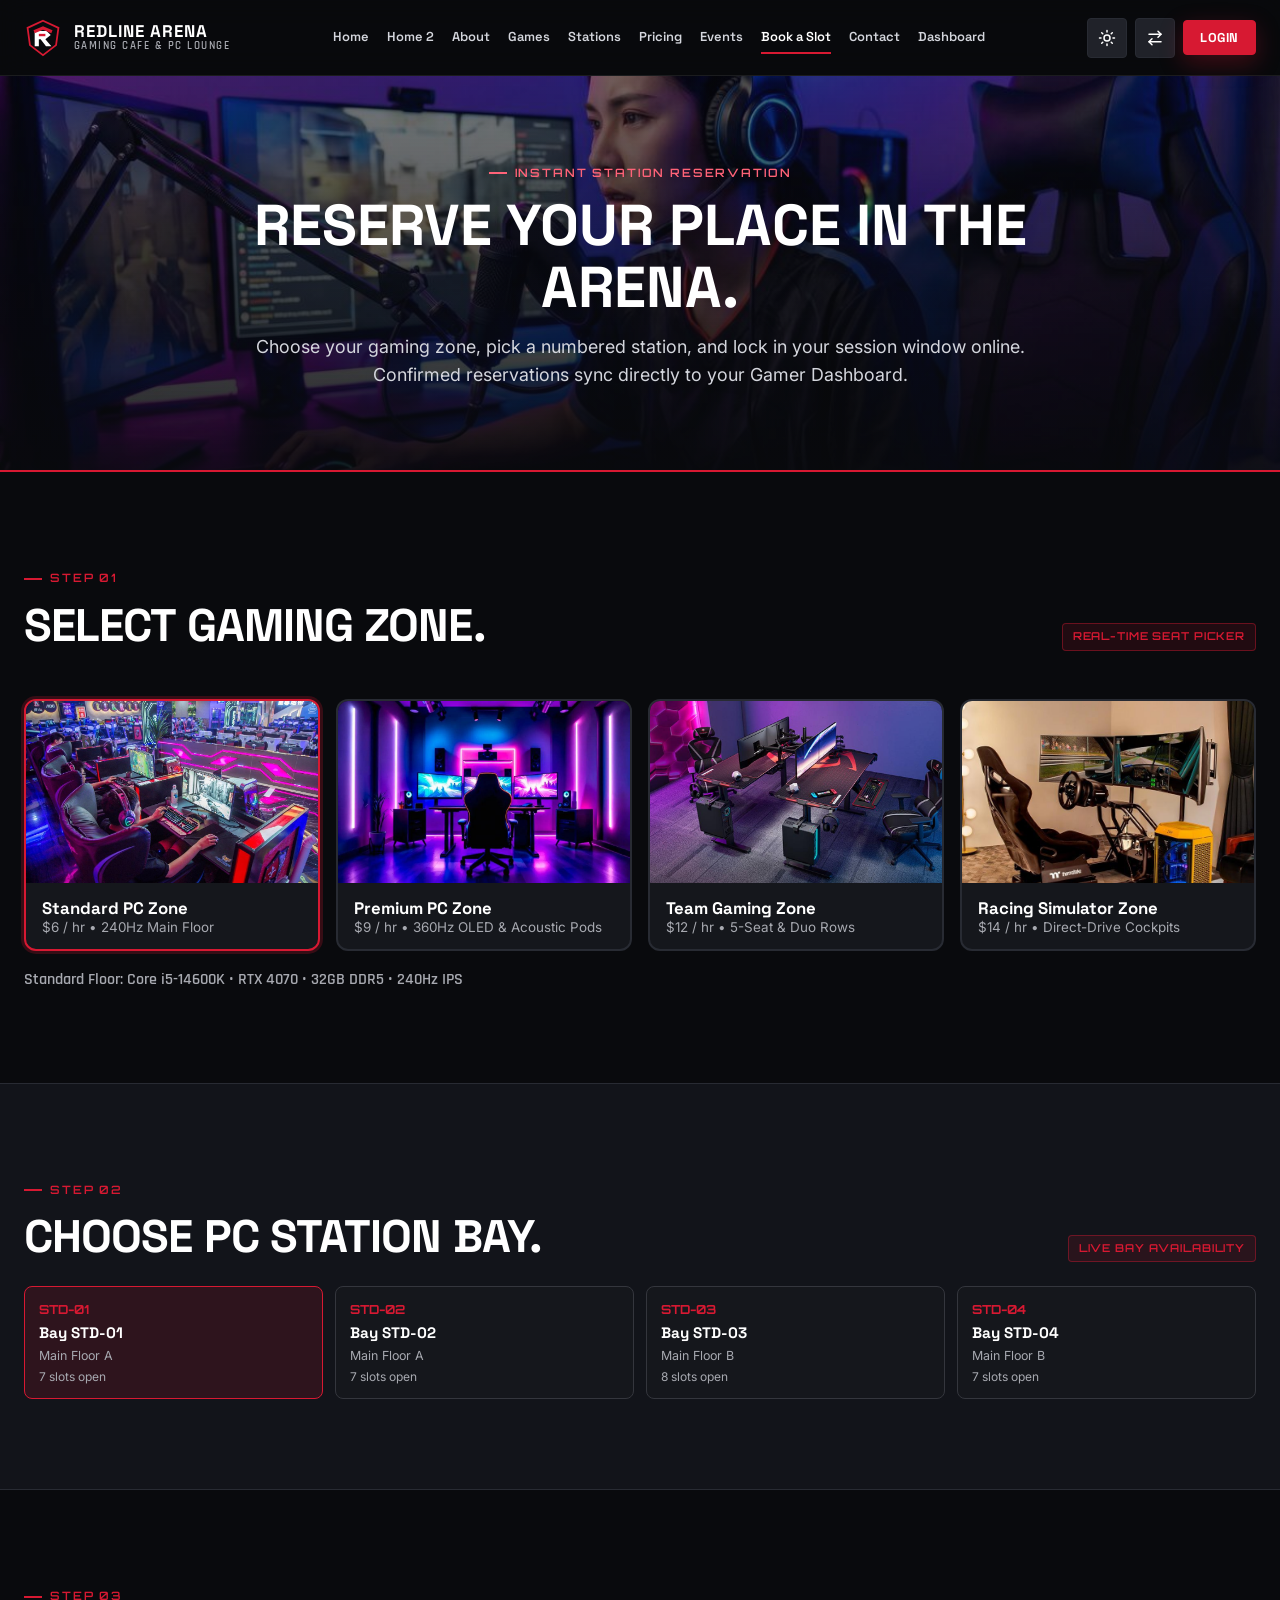
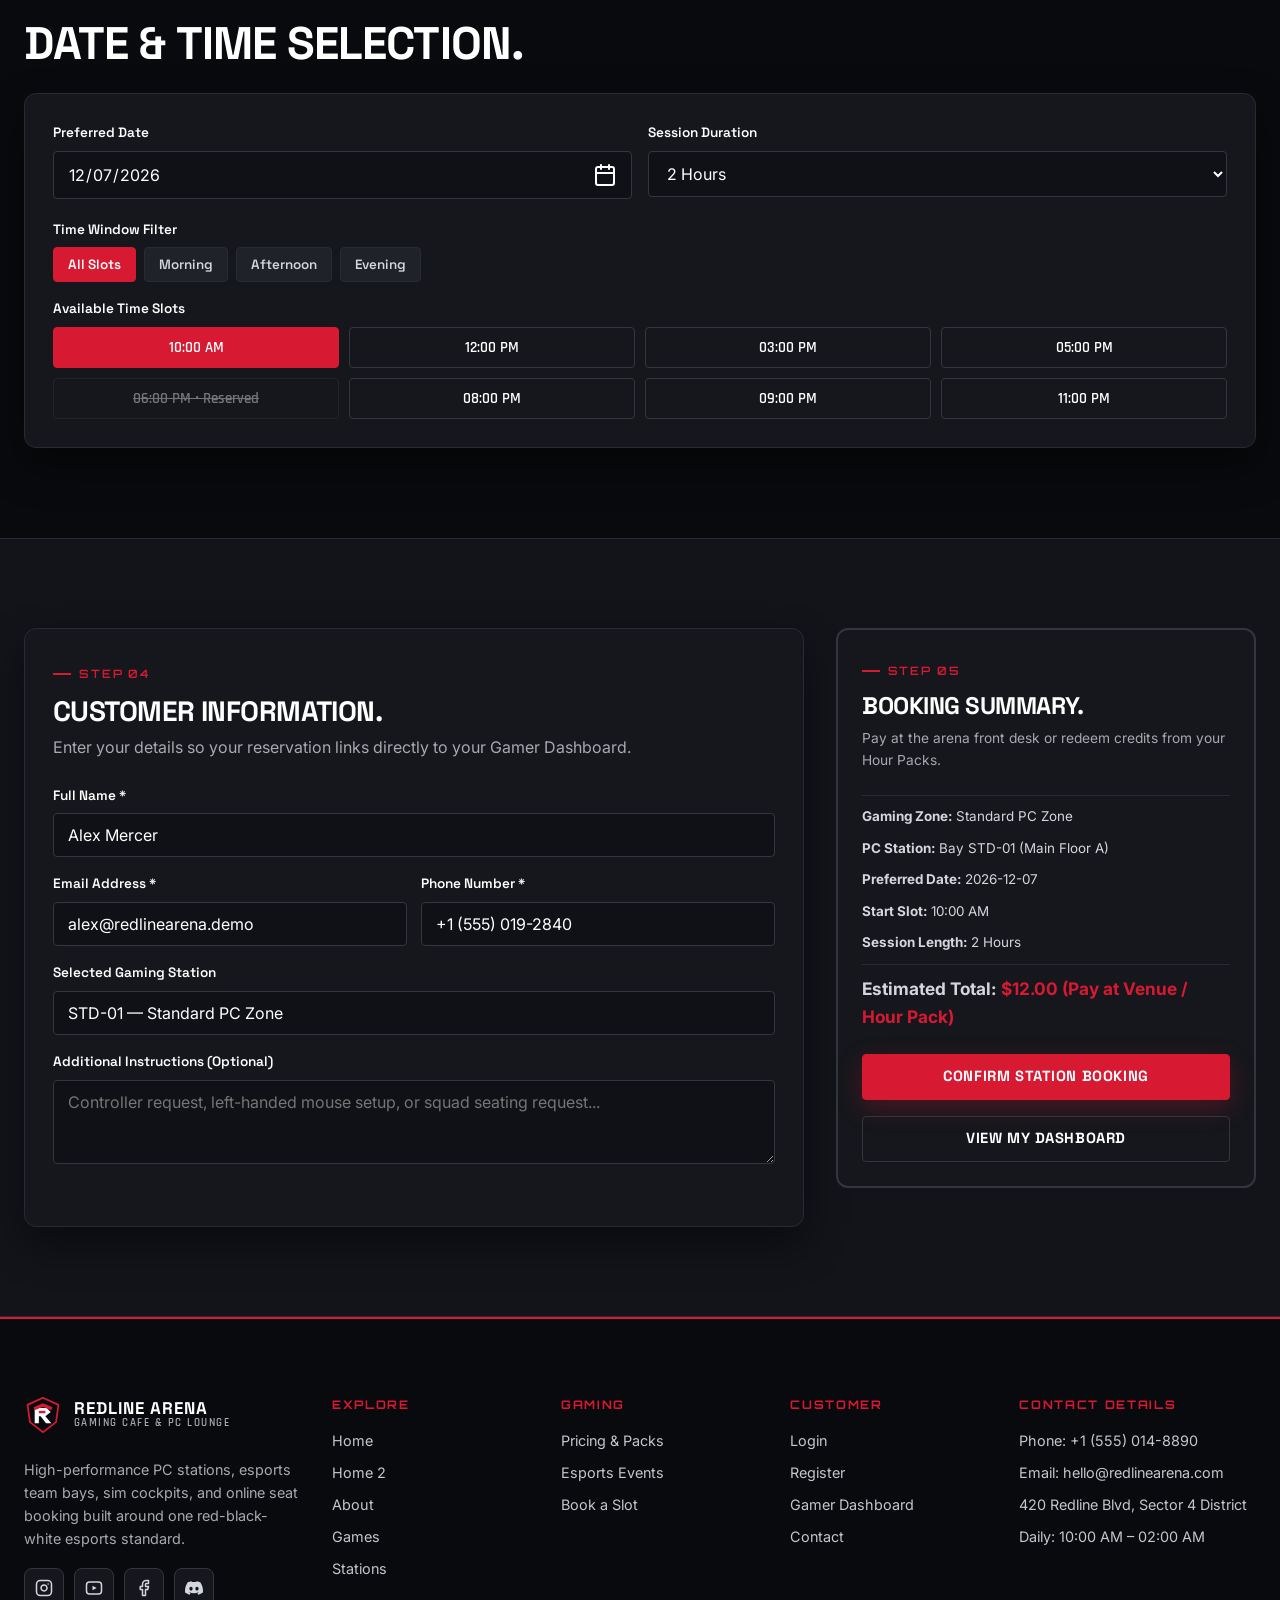
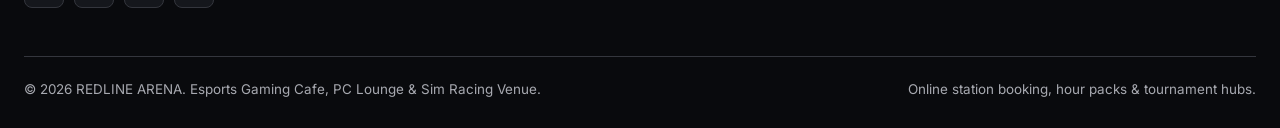
==== commit 0631e920: "second commit" ====
--- a/booking.html
+++ b/booking.html
@@ -13,7 +13,27 @@
   <link rel="preconnect" href="https://fonts.gstatic.com" crossorigin>
   <link href="https://fonts.googleapis.com/css2?family=Inter:wght@400;500;600;700&family=Orbitron:wght@600;700&family=Rajdhani:wght@600;700&family=Space+Grotesk:wght@500;600;700&display=swap" rel="stylesheet">
   <script>try{document.documentElement.setAttribute('data-theme',localStorage.getItem('redline_theme')||'dark');document.documentElement.setAttribute('dir',localStorage.getItem('redline_dir')||'ltr');}catch(e){}</script>
-  <link rel="stylesheet" href="assets/css/style.css">
+  <link rel="stylesheet" href="assets/css/style.css?v=2">
+  <style>
+    /* White Calendar Icon in Dark Mode */
+    #bookDate::-webkit-calendar-picker-indicator,
+    input[type="date"]::-webkit-calendar-picker-indicator {
+      background: transparent !important;
+      width: 20px !important;
+      height: 20px !important;
+      background-image: url("data:image/svg+xml,%3Csvg xmlns='http://www.w3.org/2000/svg' viewBox='0 0 24 24' width='24' height='24' fill='none' stroke='%23FFFFFF' stroke-width='2' stroke-linecap='round' stroke-linejoin='round'%3E%3Crect x='3' y='4' width='18' height='18' rx='2' ry='2'%3E%3C/rect%3E%3Cline x1='16' y1='2' x2='16' y2='6'%3E%3C/line%3E%3Cline x1='8' y1='2' x2='8' y2='6'%3E%3C/line%3E%3Cline x1='3' y1='10' x2='21' y2='10'%3E%3C/line%3E%3C/svg%3E") !important;
+      background-repeat: no-repeat !important;
+      background-position: center !important;
+      background-size: contain !important;
+      cursor: pointer !important;
+      opacity: 1 !important;
+      filter: none !important;
+    }
+    [data-theme="light"] #bookDate::-webkit-calendar-picker-indicator,
+    [data-theme="light"] input[type="date"]::-webkit-calendar-picker-indicator {
+      background-image: url("data:image/svg+xml,%3Csvg xmlns='http://www.w3.org/2000/svg' viewBox='0 0 24 24' width='24' height='24' fill='none' stroke='%23090A0D' stroke-width='2' stroke-linecap='round' stroke-linejoin='round'%3E%3Crect x='3' y='4' width='18' height='18' rx='2' ry='2'%3E%3C/rect%3E%3Cline x1='16' y1='2' x2='16' y2='6'%3E%3C/line%3E%3Cline x1='8' y1='2' x2='8' y2='6'%3E%3C/line%3E%3Cline x1='3' y1='10' x2='21' y2='10'%3E%3C/line%3E%3C/svg%3E") !important;
+    }
+  </style>
 </head>
 <body>
   <a href="#main-content" class="skip-link">Skip to main content</a>
--- a/assets/css/style.css
+++ b/assets/css/style.css
@@ -56,6 +56,7 @@
 /* Dark Mode Theme (Default Esports Atmosphere) */
 :root,
 [data-theme="dark"] {
+  color-scheme: dark;
   --bg-page: #090A0D;
   --bg-alt: #12141A;
   --bg-surface: #15171C;
@@ -77,6 +78,7 @@
 
 /* Light Mode Theme (Clean Crisp High-Contrast Surface) */
 [data-theme="light"] {
+  color-scheme: light;
   --bg-page: #FFFFFF;
   --bg-alt: #F4F4F5;
   --bg-surface: #FFFFFF;
@@ -2308,6 +2310,41 @@
   box-shadow: 0 0 0 3px rgba(215, 25, 50, 0.18);
 }
 
+/* Date & Time Picker Controls (White Calendar Icon in Dark Mode) */
+input[type="date"],
+input[type="time"],
+input[type="datetime-local"] {
+  color-scheme: dark;
+}
+
+input[type="date"]::-webkit-calendar-picker-indicator,
+input[type="time"]::-webkit-calendar-picker-indicator,
+input[type="datetime-local"]::-webkit-calendar-picker-indicator {
+  background: transparent !important;
+  width: 20px !important;
+  height: 20px !important;
+  background-image: url("data:image/svg+xml,%3Csvg xmlns='http://www.w3.org/2000/svg' viewBox='0 0 24 24' width='24' height='24' fill='none' stroke='%23FFFFFF' stroke-width='2' stroke-linecap='round' stroke-linejoin='round'%3E%3Crect x='3' y='4' width='18' height='18' rx='2' ry='2'%3E%3C/rect%3E%3Cline x1='16' y1='2' x2='16' y2='6'%3E%3C/line%3E%3Cline x1='8' y1='2' x2='8' y2='6'%3E%3C/line%3E%3Cline x1='3' y1='10' x2='21' y2='10'%3E%3C/line%3E%3C/svg%3E") !important;
+  background-repeat: no-repeat !important;
+  background-position: center !important;
+  background-size: contain !important;
+  cursor: pointer !important;
+  opacity: 1 !important;
+  filter: none !important;
+}
+
+[data-theme="light"] input[type="date"],
+[data-theme="light"] input[type="time"],
+[data-theme="light"] input[type="datetime-local"] {
+  color-scheme: light;
+}
+
+[data-theme="light"] input[type="date"]::-webkit-calendar-picker-indicator,
+[data-theme="light"] input[type="time"]::-webkit-calendar-picker-indicator,
+[data-theme="light"] input[type="datetime-local"]::-webkit-calendar-picker-indicator {
+  background-image: url("data:image/svg+xml,%3Csvg xmlns='http://www.w3.org/2000/svg' viewBox='0 0 24 24' width='24' height='24' fill='none' stroke='%23090A0D' stroke-width='2' stroke-linecap='round' stroke-linejoin='round'%3E%3Crect x='3' y='4' width='18' height='18' rx='2' ry='2'%3E%3C/rect%3E%3Cline x1='16' y1='2' x2='16' y2='6'%3E%3C/line%3E%3Cline x1='8' y1='2' x2='8' y2='6'%3E%3C/line%3E%3Cline x1='3' y1='10' x2='21' y2='10'%3E%3C/line%3E%3C/svg%3E") !important;
+  cursor: pointer !important;
+}
+
 .form-group {
   display: flex;
   flex-direction: column;
@@ -2640,6 +2677,14 @@
   padding-inline: 16px;
 }
 
+.auth-card .section-title {
+  text-align: center;
+}
+
+.auth-card .section-title + .text-muted {
+  text-align: center;
+}
+
 .auth-card--wide {
   max-width: 520px;
   padding: clamp(20px, 2.8vw, 28px);
@@ -2681,6 +2726,100 @@
   padding-bottom: 18px;
   margin-bottom: 18px;
   border-bottom: 1px solid var(--border-subtle);
+}
+
+/* Auth Divider & Social Buttons */
+.auth-divider {
+  display: flex;
+  align-items: center;
+  text-align: center;
+  margin: 18px 0;
+  color: var(--text-muted);
+  font-size: 0.78rem;
+  font-weight: 600;
+  letter-spacing: 0.08em;
+  text-transform: uppercase;
+}
+
+.auth-divider::before,
+.auth-divider::after {
+  content: '';
+  flex: 1;
+  border-bottom: 1px solid var(--border-subtle);
+}
+
+.auth-divider span {
+  padding: 0 12px;
+}
+
+.social-auth-stack {
+  display: flex;
+  flex-direction: column;
+  gap: 10px;
+  width: 100%;
+}
+
+.btn-social {
+  position: relative;
+  display: flex;
+  align-items: center;
+  justify-content: center;
+  gap: 10px;
+  width: 100%;
+  padding: 12px 20px;
+  background-color: var(--bg-surface);
+  color: var(--text-primary);
+  border: 1px solid var(--border-strong);
+  border-radius: var(--radius-xs);
+  font-family: var(--font-display);
+  font-size: clamp(0.82rem, 2.8vw, 0.9rem);
+  font-weight: 600;
+  letter-spacing: 0.02em;
+  text-transform: none;
+  cursor: pointer;
+  transition: all var(--t-fast) var(--ease-out);
+}
+
+.btn-social:hover {
+  background-color: var(--bg-elevated);
+  border-color: var(--text-primary);
+  color: var(--text-primary);
+  transform: translateY(-2px);
+  box-shadow: 0 4px 16px rgba(0, 0, 0, 0.3);
+}
+
+.btn-social:active {
+  transform: translateY(0);
+}
+
+.btn-social .social-icon {
+  flex-shrink: 0;
+  width: 20px;
+  height: 20px;
+  display: inline-block;
+  vertical-align: middle;
+}
+
+.btn-apple {
+  color: var(--text-primary);
+}
+
+.btn-apple .social-icon {
+  fill: currentColor;
+}
+
+[data-theme="light"] .btn-social {
+  background-color: #FFFFFF;
+  border-color: var(--border-strong);
+  color: var(--text-primary);
+  box-shadow: 0 2px 6px rgba(0, 0, 0, 0.04);
+}
+
+[data-theme="light"] .btn-social:hover {
+  background-color: #F8F9FA;
+  border-color: #090A0D;
+  color: #090A0D;
+  box-shadow: 0 4px 14px rgba(0, 0, 0, 0.08);
 }
 
 /* ==========================================================================
